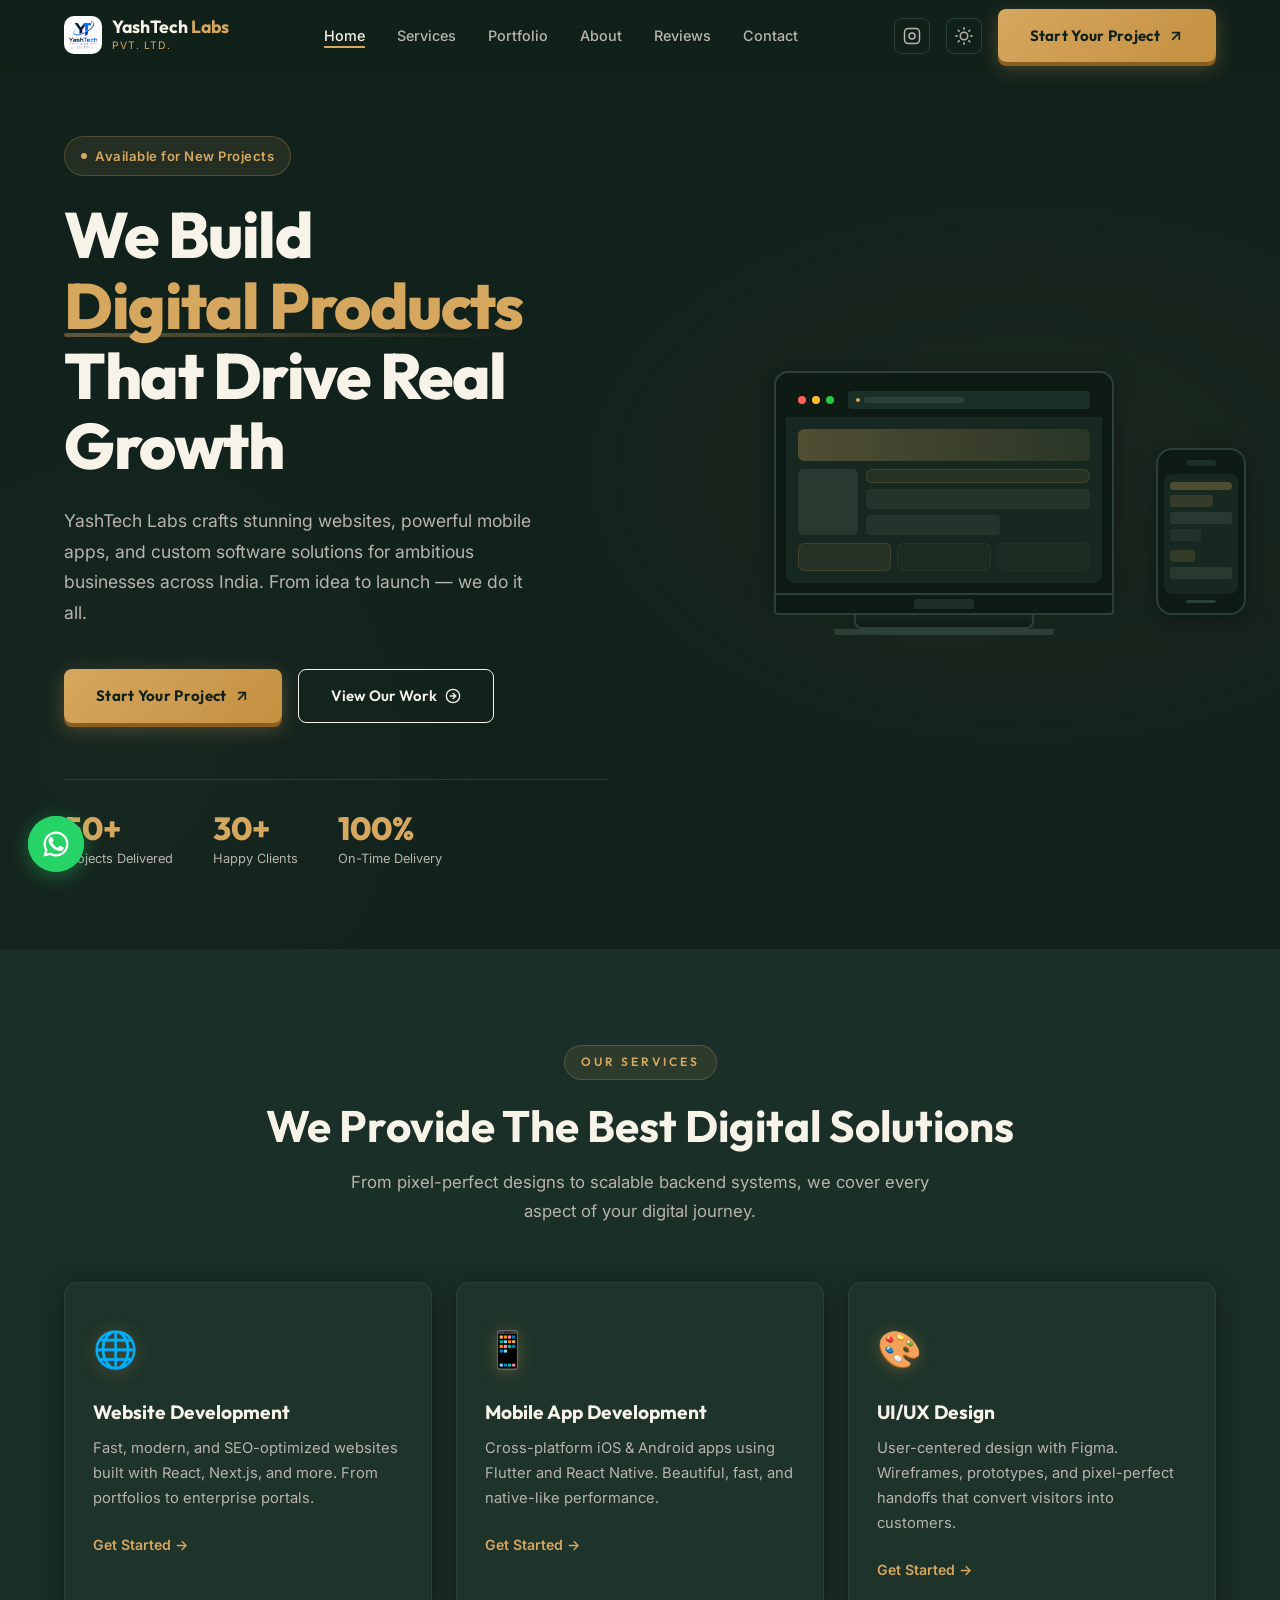
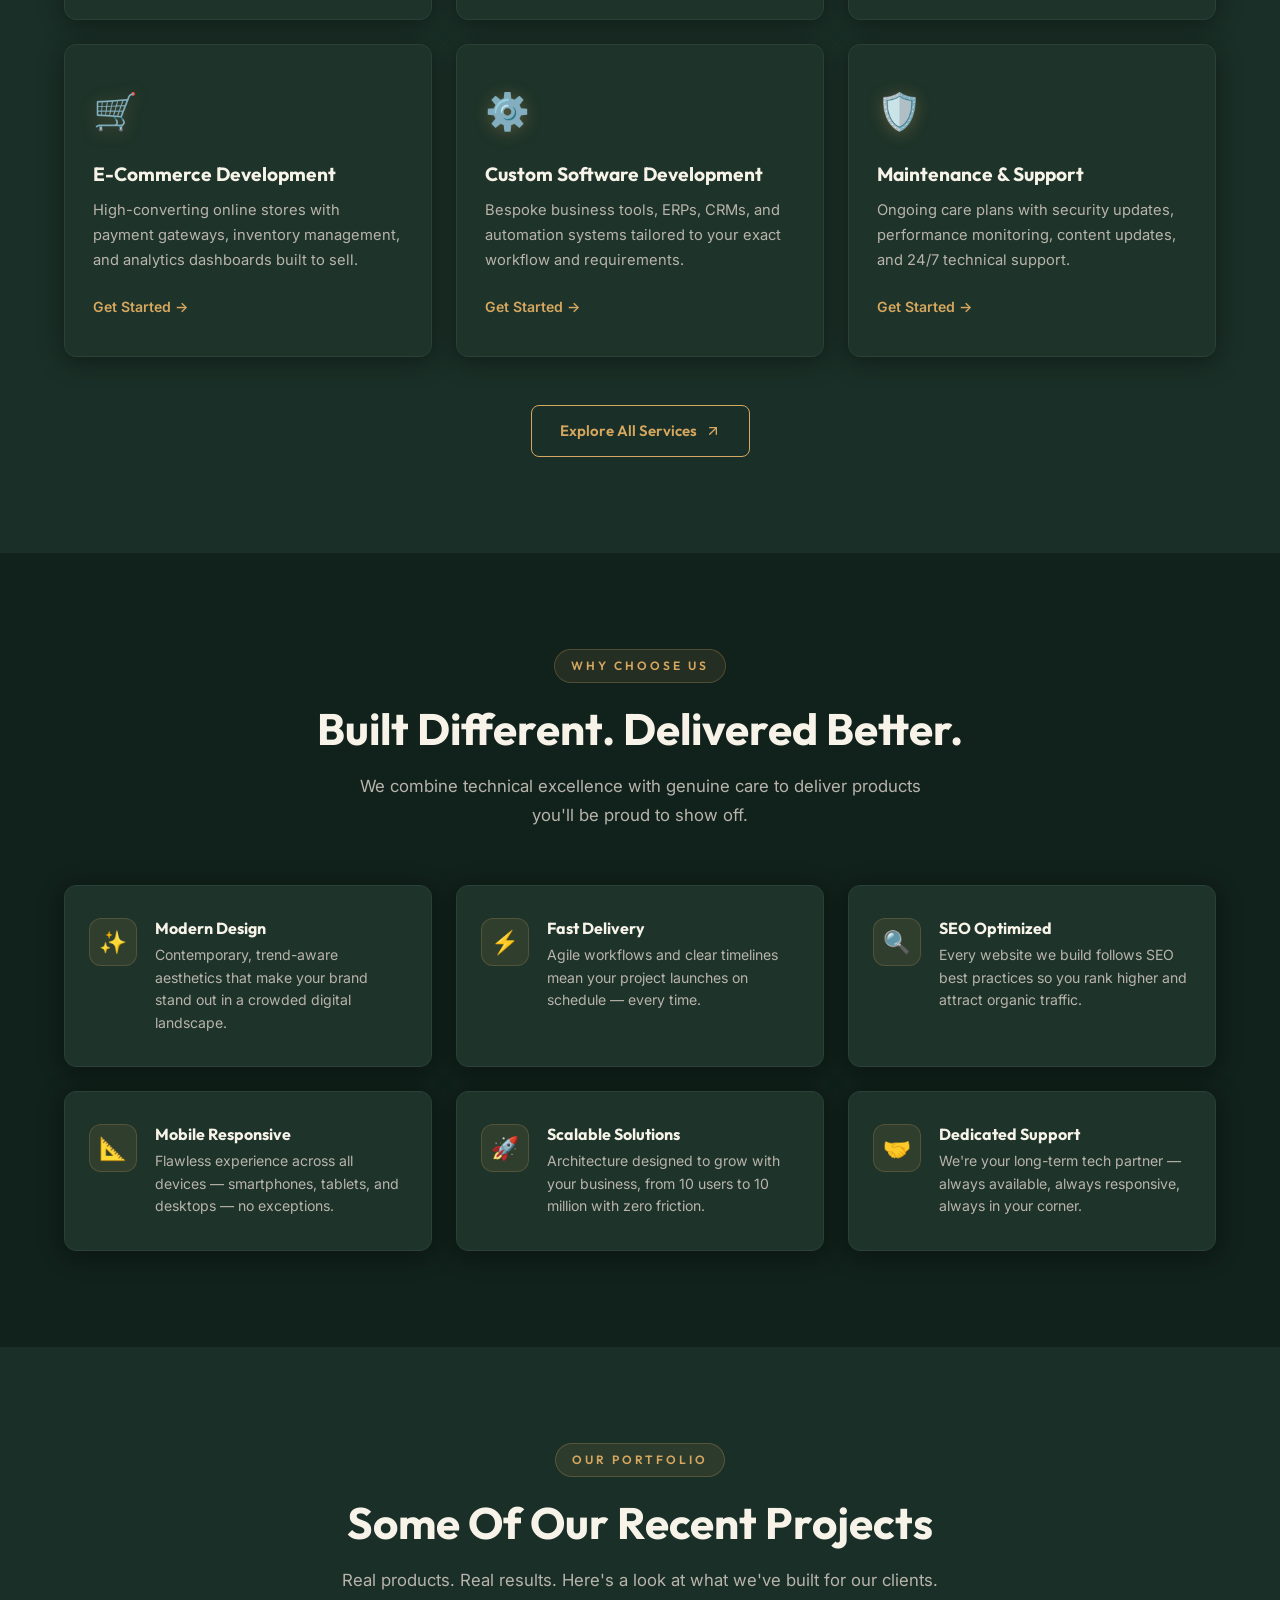
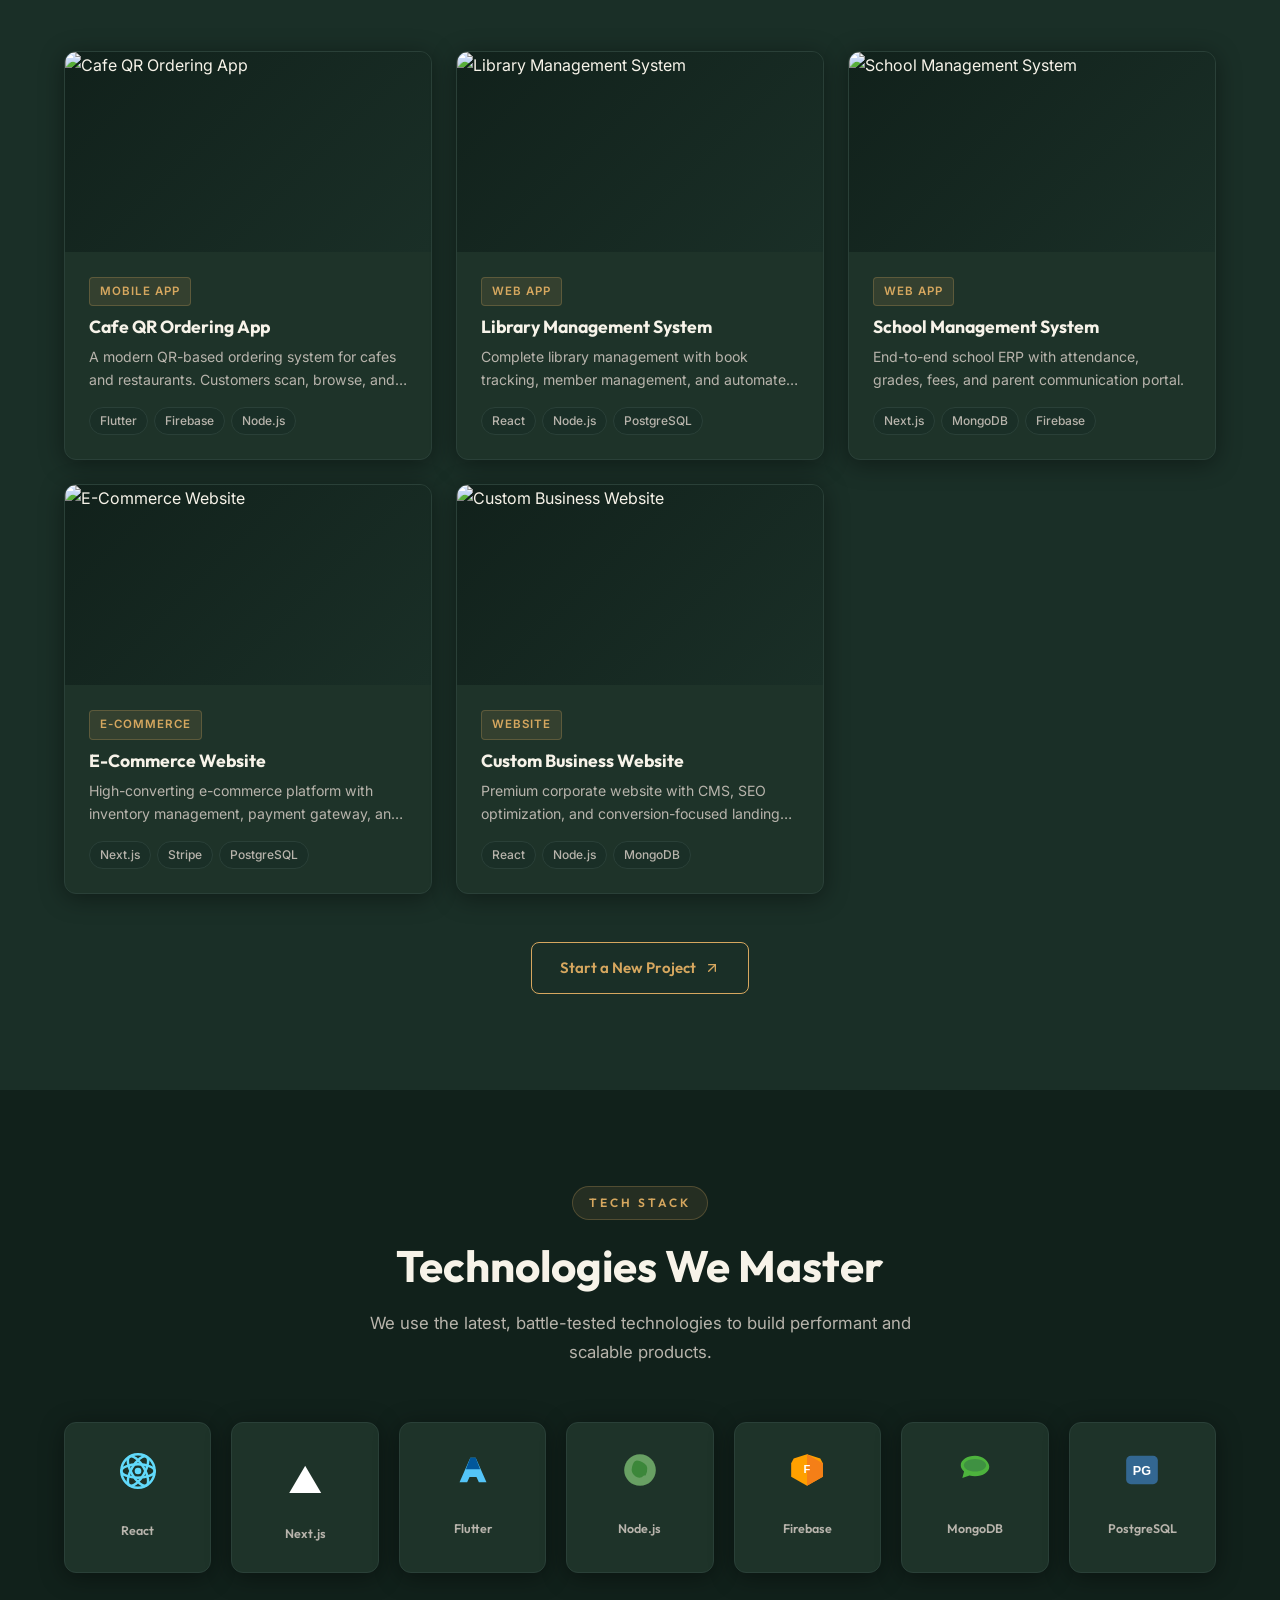
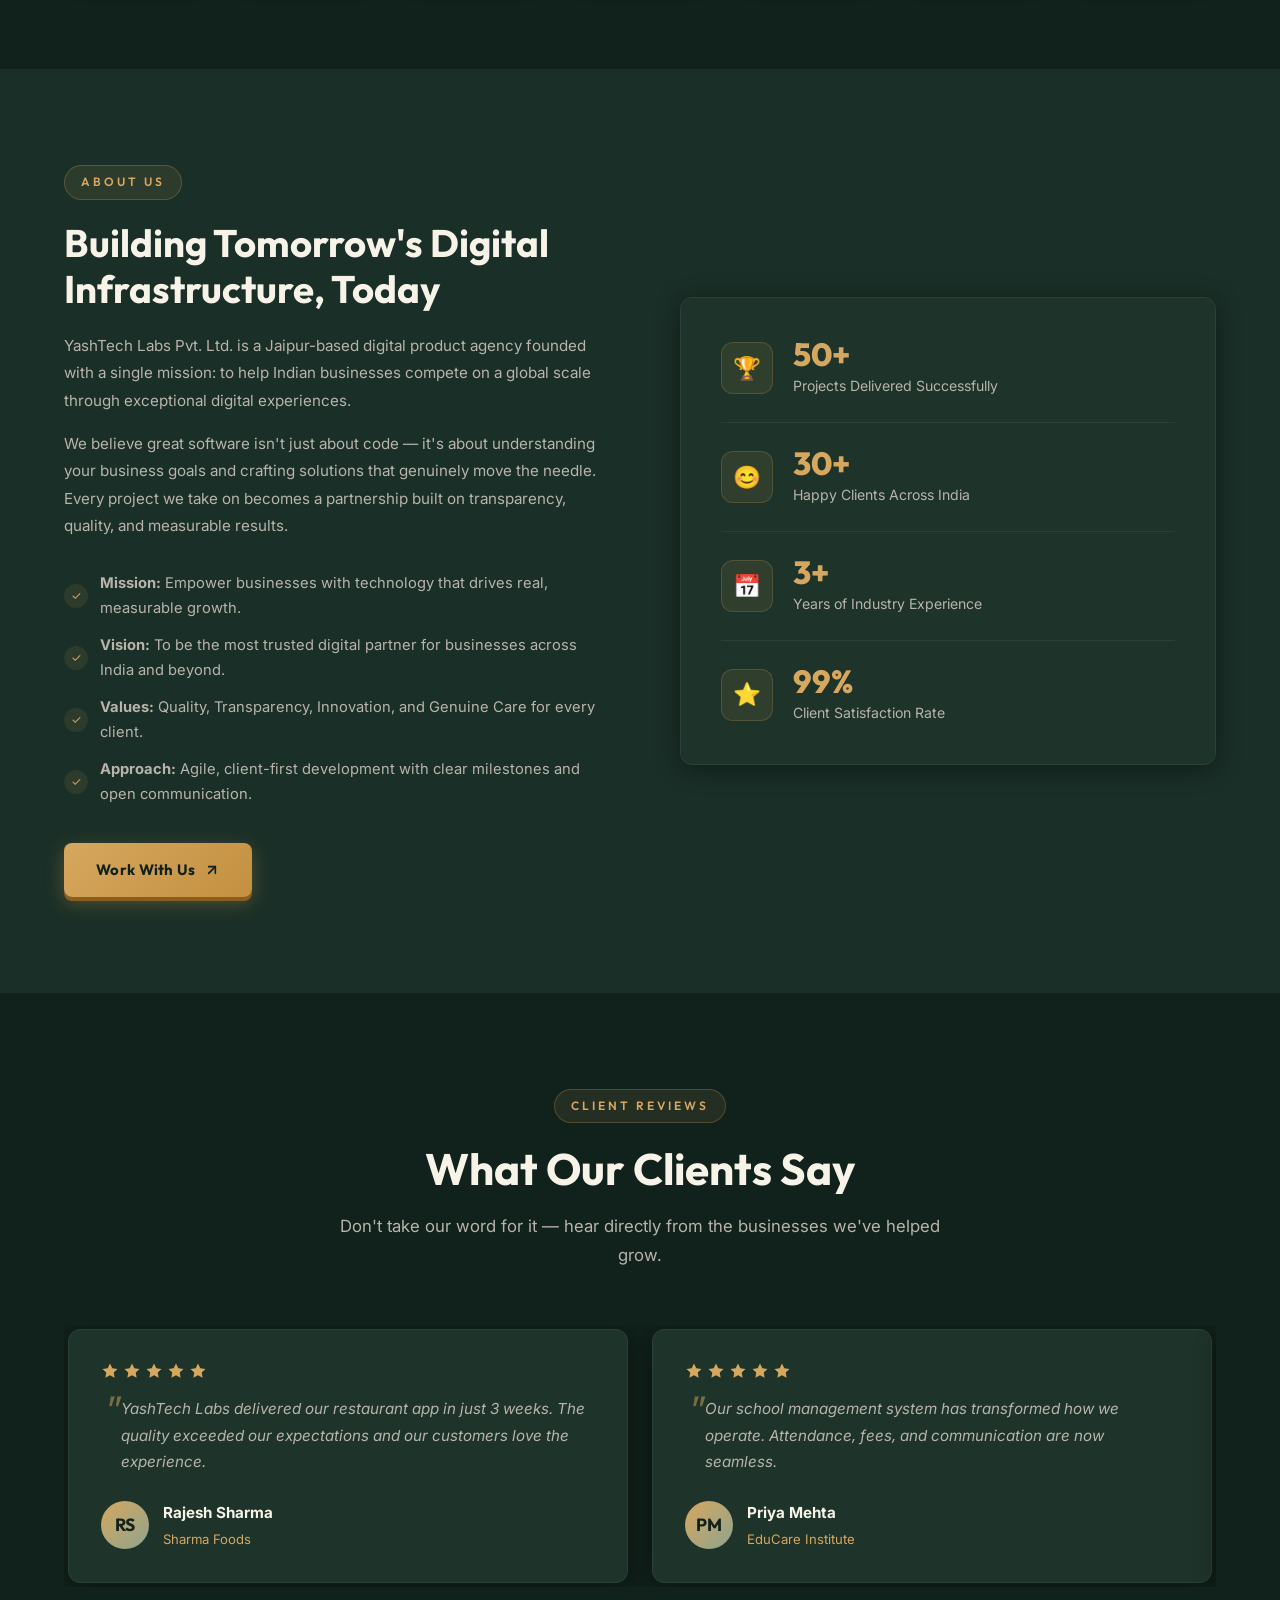
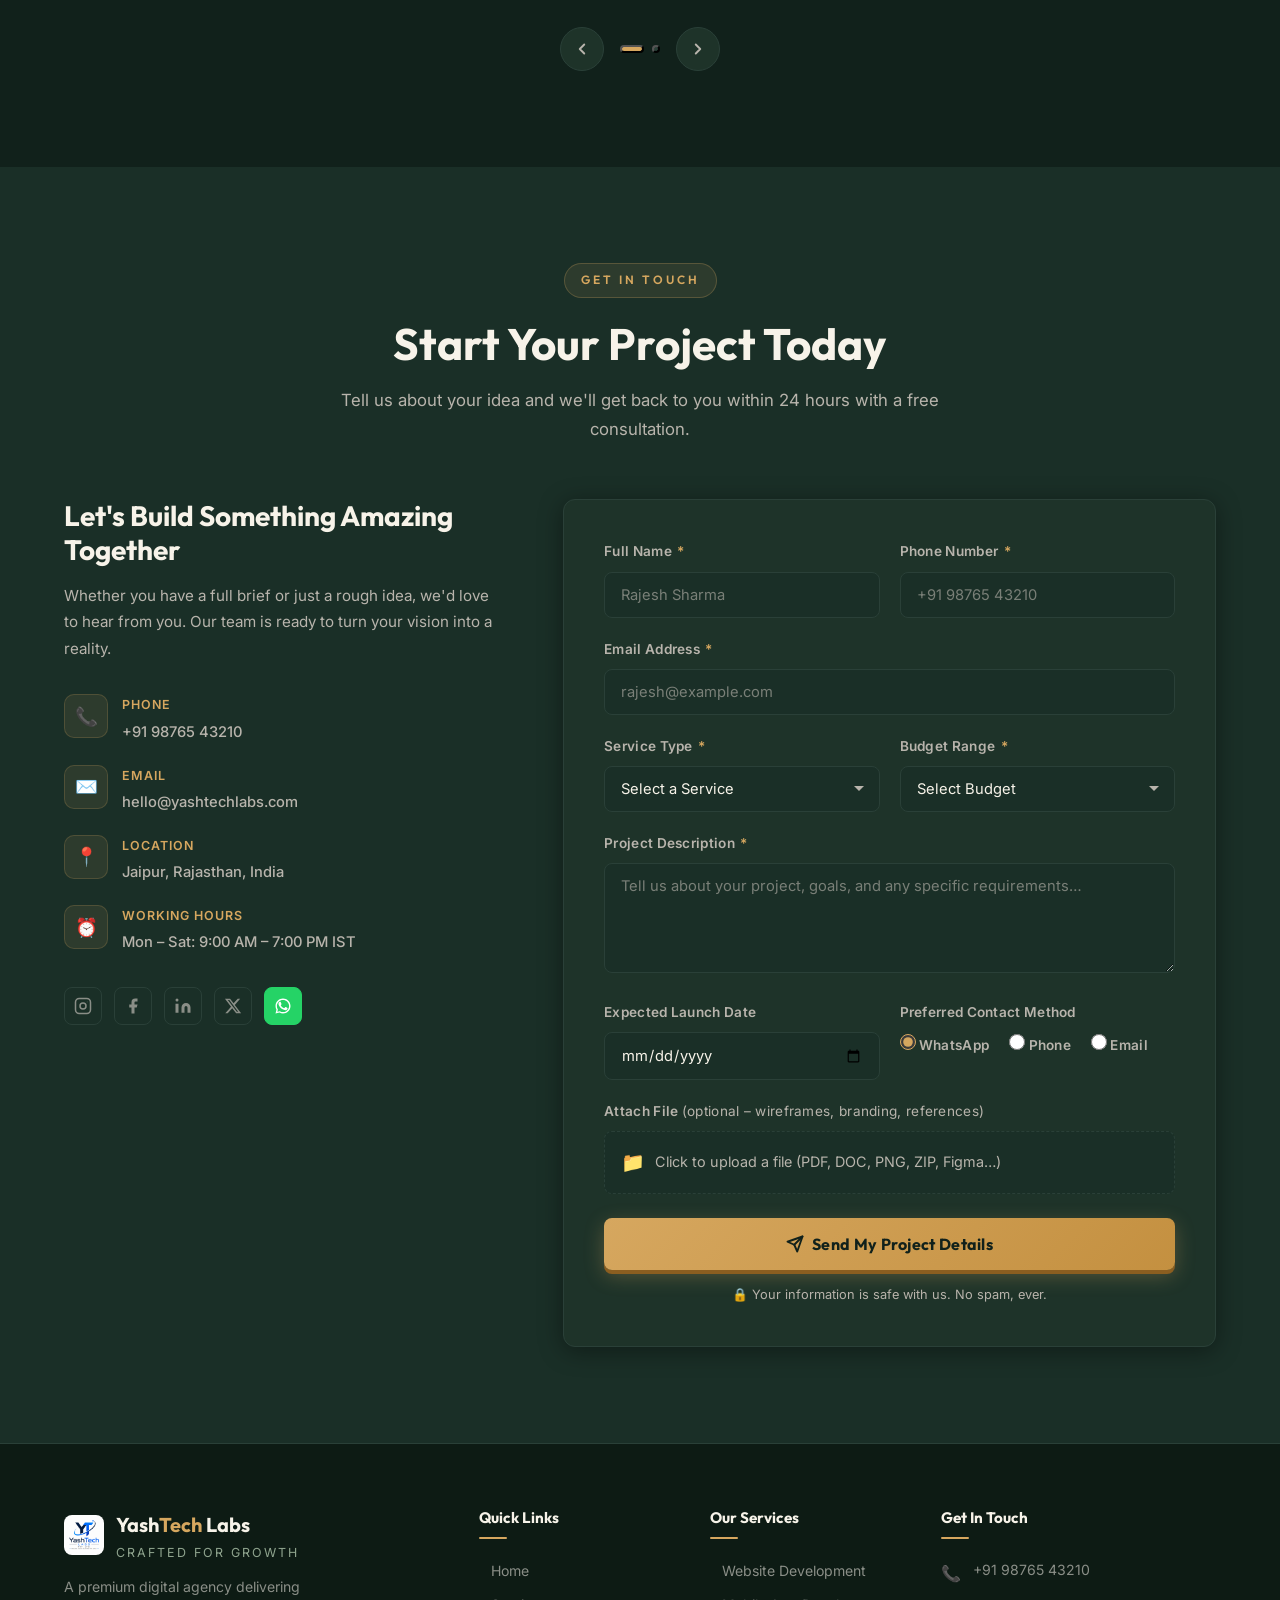
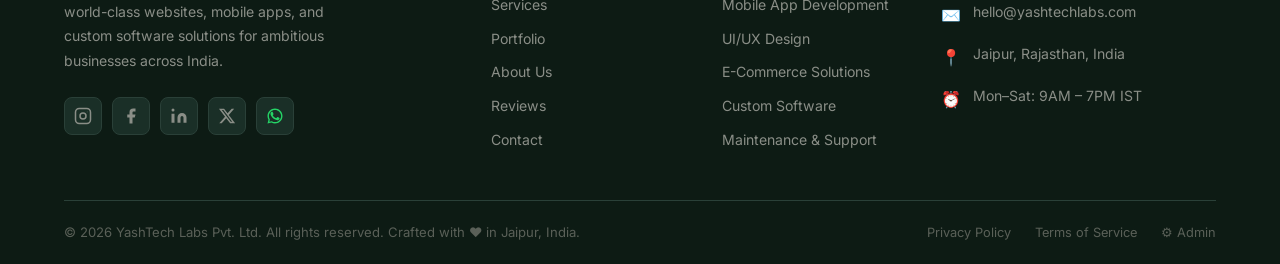
==== My Agency Web code/index.html @ 2c6636db "Add files via upload" ====
<!DOCTYPE html>
<html lang="en" data-theme="dark">
<head>
  <meta charset="UTF-8" />
  <meta name="viewport" content="width=device-width, initial-scale=1.0" />
  <title>YashTech Labs Pvt. Ltd. – Crafted for Growth</title>
  <meta name="description" content="YashTech Labs is a premium digital agency in Jaipur specializing in website development, mobile app development, UI/UX design, and custom software solutions. Crafted for Growth." />
  <meta name="keywords" content="web development Jaipur, mobile app development Rajasthan, software company Jaipur, YashTech Labs, website design, Flutter app, React development, e-commerce website India" />
  <meta name="author" content="YashTech Labs Pvt. Ltd." />
  <meta name="robots" content="index, follow" />

  <!-- Open Graph / Social Sharing -->
  <meta property="og:type" content="website" />
  <meta property="og:url" content="https://yashtechlabs.com/" />
  <meta property="og:title" content="YashTech Labs – Crafted for Growth" />
  <meta property="og:description" content="Premium digital agency delivering stunning websites, mobile apps, and custom software solutions for businesses across India." />
  <meta property="og:image" content="https://yashtechlabs.com/assets/og-image.jpg" />

  <!-- Twitter Card -->
  <meta name="twitter:card" content="summary_large_image" />
  <meta name="twitter:title" content="YashTech Labs – Crafted for Growth" />
  <meta name="twitter:description" content="Premium digital agency delivering stunning websites, mobile apps, and custom software solutions." />

  <!-- Canonical -->
  <link rel="canonical" href="https://yashtechlabs.com/" />

  <!-- Google Fonts -->
  <link rel="preconnect" href="https://fonts.googleapis.com" />
  <link rel="preconnect" href="https://fonts.gstatic.com" crossorigin />
  <link href="https://fonts.googleapis.com/css2?family=Outfit:wght@400;500;600;700;800;900&family=Inter:wght@400;500;600;700&display=swap" rel="stylesheet" />

  <!-- Stylesheet -->
  <link rel="stylesheet" href="css/style.css" />

  <!-- Favicon -->
  <link id="favicon" rel="icon" type="image/jpeg" href="images/logo.jpg" />
</head>
<body>

<!-- ═══════════════════════════════════════════════════════════
     LOADING SCREEN
═══════════════════════════════════════════════════════════ -->
<div id="loading-screen" aria-hidden="true">
  <div class="loading-logo" style="display:flex; flex-direction:column; align-items:center; gap:16px;">
    <img id="loading-logo-img" src="images/logo.jpg" alt="YashTech Labs" style="width:72px; height:72px; object-fit:cover; border-radius:12px;">
    <div>Yash<span>Tech</span> Labs</div>
  </div>
  <div class="loading-bar">
    <div class="loading-bar-fill"></div>
  </div>
  <div class="loading-text">Crafted for Growth</div>
</div>

<!-- ═══════════════════════════════════════════════════════════
     NAVBAR
═══════════════════════════════════════════════════════════ -->
<nav id="navbar" role="navigation" aria-label="Main navigation">
  <div class="nav-inner">

    <!-- Logo -->
    <a href="#home" class="nav-logo" aria-label="YashTech Labs Home">
      <div class="nav-logo-icon" aria-hidden="true" style="overflow:hidden; display:flex; align-items:center; justify-content:center;">
        <img id="nav-logo-img" src="images/logo.jpg" alt="YT" style="width:100%; height:100%; object-fit:cover;">
      </div>
      <div>
        <div class="nav-logo-text">YashTech <span style="color:var(--accent-gold)">Labs</span></div>
        <div class="nav-logo-sub">Pvt. Ltd.</div>
      </div>
    </a>

    <!-- Desktop Links -->
    <ul class="nav-links" role="list">
      <li><a href="#home">Home</a></li>
      <li><a href="#services">Services</a></li>
      <li><a href="#portfolio">Portfolio</a></li>
      <li><a href="#about">About</a></li>
      <li><a href="#testimonials">Reviews</a></li>
      <li><a href="#contact">Contact</a></li>
    </ul>

    <!-- Nav Actions -->
    <div class="nav-actions">
      <!-- Instagram Icon -->
      <a href="#" class="nav-social-icon" id="nav-instagram" data-social="instagram" target="_blank" rel="noopener" aria-label="Instagram">
        <svg viewBox="0 0 24 24" fill="none" stroke="currentColor" stroke-width="2" stroke-linecap="round" stroke-linejoin="round">
          <rect x="2" y="2" width="20" height="20" rx="5" ry="5"/>
          <circle cx="12" cy="12" r="4"/>
          <circle cx="17.5" cy="6.5" r="0.5" fill="currentColor" stroke="none"/>
        </svg>
      </a>

      <!-- Theme Toggle -->
      <button class="theme-toggle" id="theme-toggle" aria-label="Toggle dark/light mode">
        <!-- Sun icon (shown in dark mode) -->
        <svg id="icon-sun" viewBox="0 0 24 24" fill="none" stroke="currentColor" stroke-width="2" stroke-linecap="round" stroke-linejoin="round">
          <circle cx="12" cy="12" r="5"/>
          <line x1="12" y1="1" x2="12" y2="3"/>
          <line x1="12" y1="21" x2="12" y2="23"/>
          <line x1="4.22" y1="4.22" x2="5.64" y2="5.64"/>
          <line x1="18.36" y1="18.36" x2="19.78" y2="19.78"/>
          <line x1="1" y1="12" x2="3" y2="12"/>
          <line x1="21" y1="12" x2="23" y2="12"/>
          <line x1="4.22" y1="19.78" x2="5.64" y2="18.36"/>
          <line x1="18.36" y1="5.64" x2="19.78" y2="4.22"/>
        </svg>
        <!-- Moon icon (shown in light mode) -->
        <svg id="icon-moon" viewBox="0 0 24 24" fill="none" stroke="currentColor" stroke-width="2" stroke-linecap="round" stroke-linejoin="round" style="display:none">
          <path d="M21 12.79A9 9 0 1 1 11.21 3 7 7 0 0 0 21 12.79z"/>
        </svg>
      </button>

      <!-- CTA Button -->
      <a href="#contact" class="btn-primary" style="text-decoration:none">
        Start Your Project
        <svg width="16" height="16" viewBox="0 0 24 24" fill="none" stroke="currentColor" stroke-width="2.5" stroke-linecap="round" stroke-linejoin="round"><line x1="7" y1="17" x2="17" y2="7"/><polyline points="7 7 17 7 17 17"/></svg>
      </a>

      <!-- Hamburger -->
      <button class="hamburger" id="hamburger" aria-label="Toggle mobile menu" aria-expanded="false">
        <span></span>
        <span></span>
        <span></span>
      </button>
    </div>
  </div>
</nav>

<!-- Mobile Navigation -->
<nav id="mobile-nav" class="mobile-nav" aria-label="Mobile navigation">
  <a href="#home">Home</a>
  <a href="#services">Services</a>
  <a href="#portfolio">Portfolio</a>
  <a href="#about">About Us</a>
  <a href="#testimonials">Reviews</a>
  <a href="#contact">Contact</a>
  <div class="mobile-cta">
    <a href="#contact" class="btn-primary" style="text-decoration:none;display:inline-flex;justify-content:center;width:100%">
      Start Your Project →
    </a>
  </div>
</nav>

<!-- ═══════════════════════════════════════════════════════════
     HERO SECTION
═══════════════════════════════════════════════════════════ -->
<section id="home" aria-labelledby="hero-heading">
  <div class="hero-bg-gradient" aria-hidden="true"></div>
  <div class="container">
    <div class="hero-grid">

      <!-- Left: Content -->
      <div class="hero-content">
        <div class="hero-badge fade-in-up">
          <span class="hero-badge-dot" aria-hidden="true"></span>
          Available for New Projects
        </div>

        <h1 class="hero-headline fade-in-up delay-1" id="hero-heading">
          We Build <span class="highlight">Digital Products</span> That Drive Real Growth
        </h1>

        <p class="hero-subheadline fade-in-up delay-2">
          YashTech Labs crafts stunning websites, powerful mobile apps, and custom software solutions for ambitious businesses across India. From idea to launch — we do it all.
        </p>

        <div class="hero-cta-group fade-in-up delay-3">
          <a href="#contact" class="btn-primary" style="text-decoration:none">
            Start Your Project
            <svg width="16" height="16" viewBox="0 0 24 24" fill="none" stroke="currentColor" stroke-width="2.5" stroke-linecap="round" stroke-linejoin="round"><line x1="7" y1="17" x2="17" y2="7"/><polyline points="7 7 17 7 17 17"/></svg>
          </a>
          <a href="#portfolio" class="btn-secondary" style="text-decoration:none">
            View Our Work
            <svg width="16" height="16" viewBox="0 0 24 24" fill="none" stroke="currentColor" stroke-width="2" stroke-linecap="round" stroke-linejoin="round"><circle cx="12" cy="12" r="10"/><polyline points="12 8 16 12 12 16"/><line x1="8" y1="12" x2="16" y2="12"/></svg>
          </a>
        </div>

        <!-- Stats -->
        <div class="hero-stats fade-in-up delay-4">
          <div class="hero-stat">
            <div class="hero-stat-number">
              <span data-counter="50" data-suffix="+" data-duration="1600">50+</span>
            </div>
            <div class="hero-stat-label">Projects Delivered</div>
          </div>
          <div class="hero-stat">
            <div class="hero-stat-number">
              <span data-counter="30" data-suffix="+" data-duration="1400">30+</span>
            </div>
            <div class="hero-stat-label">Happy Clients</div>
          </div>
          <div class="hero-stat">
            <div class="hero-stat-number">
              <span data-counter="100" data-suffix="%" data-duration="1800">100%</span>
            </div>
            <div class="hero-stat-label">On-Time Delivery</div>
          </div>
        </div>
      </div>

      <!-- Right: Device Mockup -->
      <div class="hero-device-wrapper fade-in-up delay-2" aria-hidden="true">
        <div class="hero-device-glow"></div>

        <!-- Laptop -->
        <div class="device-laptop">
          <div class="laptop-screen-outer">
            <div class="laptop-screen-inner">
              <!-- Browser bar -->
              <div class="laptop-browser-bar">
                <div class="browser-dot red"></div>
                <div class="browser-dot yellow"></div>
                <div class="browser-dot green"></div>
                <div class="browser-url">
                  <div class="browser-url-dot"></div>
                  <div class="browser-url-text"></div>
                </div>
              </div>
              <!-- Mock website content -->
              <div class="laptop-content">
                <div class="mock-hero-bar"></div>
                <div class="mock-row">
                  <div class="mock-sidebar"></div>
                  <div class="mock-main">
                    <div class="mock-card"></div>
                    <div class="mock-card-sm"></div>
                    <div class="mock-card-sm" style="width:60%"></div>
                  </div>
                </div>
                <div style="display:flex;gap:6px">
                  <div class="mock-card" style="height:28px;flex:1"></div>
                  <div class="mock-card" style="height:28px;flex:1;opacity:0.5"></div>
                  <div class="mock-card" style="height:28px;flex:1;opacity:0.3"></div>
                </div>
              </div>
            </div>
          </div>
          <div class="laptop-base">
            <div class="laptop-notch"></div>
          </div>
          <div class="laptop-stand"></div>
          <div class="laptop-foot"></div>
        </div>

        <!-- Phone -->
        <div class="device-phone">
          <div class="phone-frame">
            <div class="phone-notch"></div>
            <div class="phone-screen">
              <div class="phone-nav-bar"></div>
              <div class="phone-content-block gold"></div>
              <div class="phone-content-block"></div>
              <div class="phone-content-block" style="width:50%;opacity:0.6"></div>
              <div class="phone-content-block gold" style="width:40%;margin-top:4px"></div>
              <div class="phone-content-block"></div>
            </div>
            <div class="phone-home-indicator"></div>
          </div>
        </div>
      </div>

    </div>
  </div>
</section>

<!-- ═══════════════════════════════════════════════════════════
     SERVICES SECTION
═══════════════════════════════════════════════════════════ -->
<section id="services" aria-labelledby="services-heading">
  <div class="container">
    <div class="section-header">
      <span class="section-label fade-in-up">Our Services</span>
      <h2 class="section-title fade-in-up delay-1" id="services-heading">We Provide The Best Digital Solutions</h2>
      <p class="section-subtitle fade-in-up delay-2">
        From pixel-perfect designs to scalable backend systems, we cover every aspect of your digital journey.
      </p>
    </div>

    <div class="services-grid">

      <!-- Website Development -->
      <div class="service-card fade-in-up delay-1">
        <span class="service-icon" aria-hidden="true">🌐</span>
        <h3 class="service-title">Website Development</h3>
        <p class="service-desc">
          Fast, modern, and SEO-optimized websites built with React, Next.js, and more. From portfolios to enterprise portals.
        </p>
        <a href="#contact" class="service-link">Get Started →</a>
      </div>

      <!-- Mobile App Development -->
      <div class="service-card fade-in-up delay-2">
        <span class="service-icon" aria-hidden="true">📱</span>
        <h3 class="service-title">Mobile App Development</h3>
        <p class="service-desc">
          Cross-platform iOS & Android apps using Flutter and React Native. Beautiful, fast, and native-like performance.
        </p>
        <a href="#contact" class="service-link">Get Started →</a>
      </div>

      <!-- UI/UX Design -->
      <div class="service-card fade-in-up delay-3">
        <span class="service-icon" aria-hidden="true">🎨</span>
        <h3 class="service-title">UI/UX Design</h3>
        <p class="service-desc">
          User-centered design with Figma. Wireframes, prototypes, and pixel-perfect handoffs that convert visitors into customers.
        </p>
        <a href="#contact" class="service-link">Get Started →</a>
      </div>

      <!-- E-Commerce -->
      <div class="service-card fade-in-up delay-4">
        <span class="service-icon" aria-hidden="true">🛒</span>
        <h3 class="service-title">E-Commerce Development</h3>
        <p class="service-desc">
          High-converting online stores with payment gateways, inventory management, and analytics dashboards built to sell.
        </p>
        <a href="#contact" class="service-link">Get Started →</a>
      </div>

      <!-- Custom Software -->
      <div class="service-card fade-in-up delay-5">
        <span class="service-icon" aria-hidden="true">⚙️</span>
        <h3 class="service-title">Custom Software Development</h3>
        <p class="service-desc">
          Bespoke business tools, ERPs, CRMs, and automation systems tailored to your exact workflow and requirements.
        </p>
        <a href="#contact" class="service-link">Get Started →</a>
      </div>

      <!-- Maintenance & Support -->
      <div class="service-card fade-in-up delay-6">
        <span class="service-icon" aria-hidden="true">🛡️</span>
        <h3 class="service-title">Maintenance &amp; Support</h3>
        <p class="service-desc">
          Ongoing care plans with security updates, performance monitoring, content updates, and 24/7 technical support.
        </p>
        <a href="#contact" class="service-link">Get Started →</a>
      </div>

    </div>

    <div class="text-center fade-in-up">
      <a href="#contact" class="btn-outline-gold" style="text-decoration:none">
        Explore All Services
        <svg width="16" height="16" viewBox="0 0 24 24" fill="none" stroke="currentColor" stroke-width="2" stroke-linecap="round" stroke-linejoin="round"><line x1="7" y1="17" x2="17" y2="7"/><polyline points="7 7 17 7 17 17"/></svg>
      </a>
    </div>
  </div>
</section>

<!-- ═══════════════════════════════════════════════════════════
     WHY CHOOSE US
═══════════════════════════════════════════════════════════ -->
<section id="why-us" aria-labelledby="why-heading">
  <div class="container">
    <div class="section-header">
      <span class="section-label fade-in-up">Why Choose Us</span>
      <h2 class="section-title fade-in-up delay-1" id="why-heading">Built Different. Delivered Better.</h2>
      <p class="section-subtitle fade-in-up delay-2">
        We combine technical excellence with genuine care to deliver products you'll be proud to show off.
      </p>
    </div>

    <div class="why-us-grid">

      <div class="why-tile fade-in-up delay-1">
        <div class="why-tile-icon" aria-hidden="true">✨</div>
        <div class="why-tile-content">
          <h4>Modern Design</h4>
          <p>Contemporary, trend-aware aesthetics that make your brand stand out in a crowded digital landscape.</p>
        </div>
      </div>

      <div class="why-tile fade-in-up delay-2">
        <div class="why-tile-icon" aria-hidden="true">⚡</div>
        <div class="why-tile-content">
          <h4>Fast Delivery</h4>
          <p>Agile workflows and clear timelines mean your project launches on schedule — every time.</p>
        </div>
      </div>

      <div class="why-tile fade-in-up delay-3">
        <div class="why-tile-icon" aria-hidden="true">🔍</div>
        <div class="why-tile-content">
          <h4>SEO Optimized</h4>
          <p>Every website we build follows SEO best practices so you rank higher and attract organic traffic.</p>
        </div>
      </div>

      <div class="why-tile fade-in-up delay-4">
        <div class="why-tile-icon" aria-hidden="true">📐</div>
        <div class="why-tile-content">
          <h4>Mobile Responsive</h4>
          <p>Flawless experience across all devices — smartphones, tablets, and desktops — no exceptions.</p>
        </div>
      </div>

      <div class="why-tile fade-in-up delay-5">
        <div class="why-tile-icon" aria-hidden="true">🚀</div>
        <div class="why-tile-content">
          <h4>Scalable Solutions</h4>
          <p>Architecture designed to grow with your business, from 10 users to 10 million with zero friction.</p>
        </div>
      </div>

      <div class="why-tile fade-in-up delay-6">
        <div class="why-tile-icon" aria-hidden="true">🤝</div>
        <div class="why-tile-content">
          <h4>Dedicated Support</h4>
          <p>We're your long-term tech partner — always available, always responsive, always in your corner.</p>
        </div>
      </div>

    </div>
  </div>
</section>

<!-- ═══════════════════════════════════════════════════════════
     PORTFOLIO SECTION
═══════════════════════════════════════════════════════════ -->
<section id="portfolio" aria-labelledby="portfolio-heading">
  <div class="container">
    <div class="section-header">
      <span class="section-label fade-in-up">Our Portfolio</span>
      <h2 class="section-title fade-in-up delay-1" id="portfolio-heading">Some Of Our Recent Projects</h2>
      <p class="section-subtitle fade-in-up delay-2">
        Real products. Real results. Here's a look at what we've built for our clients.
      </p>
    </div>

    <!-- Portfolio grid — populated by JS -->
    <div id="portfolio-grid"></div>

    <div class="text-center fade-in-up">
      <a href="#contact" class="btn-outline-gold" style="text-decoration:none">
        Start a New Project
        <svg width="16" height="16" viewBox="0 0 24 24" fill="none" stroke="currentColor" stroke-width="2" stroke-linecap="round" stroke-linejoin="round"><line x1="7" y1="17" x2="17" y2="7"/><polyline points="7 7 17 7 17 17"/></svg>
      </a>
    </div>
  </div>
</section>

<!-- ═══════════════════════════════════════════════════════════
     TECHNOLOGY STACK
═══════════════════════════════════════════════════════════ -->
<section id="technologies" aria-labelledby="tech-heading">
  <div class="container">
    <div class="section-header">
      <span class="section-label fade-in-up">Tech Stack</span>
      <h2 class="section-title fade-in-up delay-1" id="tech-heading">Technologies We Master</h2>
      <p class="section-subtitle fade-in-up delay-2">
        We use the latest, battle-tested technologies to build performant and scalable products.
      </p>
    </div>

    <div class="tech-grid">

      <div class="tech-card fade-in-up delay-1">
        <span class="tech-icon">
          <svg width="40" height="40" viewBox="0 0 24 24" fill="none" xmlns="http://www.w3.org/2000/svg">
            <circle cx="12" cy="12" r="10" stroke="#61DAFB" stroke-width="1.5"/>
            <circle cx="12" cy="12" r="2" fill="#61DAFB"/>
            <ellipse cx="12" cy="12" rx="10" ry="4" stroke="#61DAFB" stroke-width="1.5"/>
            <ellipse cx="12" cy="12" rx="10" ry="4" stroke="#61DAFB" stroke-width="1.5" transform="rotate(60 12 12)"/>
            <ellipse cx="12" cy="12" rx="10" ry="4" stroke="#61DAFB" stroke-width="1.5" transform="rotate(120 12 12)"/>
          </svg>
        </span>
        <div class="tech-name">React</div>
      </div>

      <div class="tech-card fade-in-up delay-2">
        <span class="tech-icon" style="font-size:2.2rem;color:#FFFFFF;">▲</span>
        <div class="tech-name">Next.js</div>
      </div>

      <div class="tech-card fade-in-up delay-3">
        <span class="tech-icon">
          <svg width="38" height="38" viewBox="0 0 24 24" fill="none">
            <path d="M13.7 4.2 L20.5 19.8 H15.7 L14.2 16.4 H9.8 L8.3 19.8 H3.5 L10.3 4.2 Z" fill="#54C5F8"/>
            <path d="M10.3 4.2 L13.7 4.2 L16.5 11.5 H7.5 Z" fill="#01579B"/>
          </svg>
        </span>
        <div class="tech-name">Flutter</div>
      </div>

      <div class="tech-card fade-in-up delay-4">
        <span class="tech-icon">
          <svg width="38" height="38" viewBox="0 0 24 24" fill="none">
            <path d="M12 2C6.48 2 2 6.48 2 12s4.48 10 10 10 10-4.48 10-10S17.52 2 12 2z" fill="#68A063"/>
            <path d="M14.5 15.5 Q12 18 9 16 T7 10 T10 6 T15 8 T15.5 15.5Z" fill="#3C873A"/>
          </svg>
        </span>
        <div class="tech-name">Node.js</div>
      </div>

      <div class="tech-card fade-in-up delay-5">
        <span class="tech-icon">
          <svg width="38" height="38" viewBox="0 0 24 24" fill="none">
            <path d="M3.6 4.8 L12 2 L20.4 4.8 L22 7.8 L22 16.2 L12 22 L2 16.2 L2 7.8 Z" fill="#FFA000"/>
            <path d="M12 2 L12 22 L22 16.2 L22 7.8 Z" fill="#F57F17"/>
            <text x="12" y="14" font-size="7" font-weight="bold" fill="white" text-anchor="middle" font-family="sans-serif">F</text>
          </svg>
        </span>
        <div class="tech-name">Firebase</div>
      </div>

      <div class="tech-card fade-in-up delay-6">
        <span class="tech-icon">
          <svg width="38" height="38" viewBox="0 0 24 24" fill="none">
            <path d="M12 3C7.04 3 3 5.69 3 9c0 1.5 .78 2.88 2.08 3.91L4 17l4.5-1.5C9.59 15.8 10.76 16 12 16c4.96 0 9-2.69 9-6S16.96 3 12 3z" fill="#4DB33D"/>
            <path d="M12 5C8.13 5 5 6.79 5 9s3.13 4 7 4 7-1.79 7-4-3.13-4-7-4z" fill="#3F9142"/>
          </svg>
        </span>
        <div class="tech-name">MongoDB</div>
      </div>

      <div class="tech-card fade-in-up delay-1">
        <span class="tech-icon">
          <svg width="38" height="38" viewBox="0 0 24 24" fill="none">
            <rect x="2" y="3" width="20" height="18" rx="3" fill="#336791"/>
            <text x="12" y="15" font-size="8" font-weight="bold" fill="white" text-anchor="middle" font-family="sans-serif">PG</text>
          </svg>
        </span>
        <div class="tech-name">PostgreSQL</div>
      </div>

    </div>
  </div>
</section>

<!-- ═══════════════════════════════════════════════════════════
     ABOUT SECTION
═══════════════════════════════════════════════════════════ -->
<section id="about" aria-labelledby="about-heading">
  <div class="container">
    <div class="about-grid">

      <!-- Left: Text -->
      <div class="about-text-col">
        <span class="about-label fade-in-up">About Us</span>
        <h2 class="about-title fade-in-up delay-1" id="about-heading">
          Building Tomorrow's Digital Infrastructure, Today
        </h2>
        <p class="about-text fade-in-up delay-2">
          YashTech Labs Pvt. Ltd. is a Jaipur-based digital product agency founded with a single mission: to help Indian businesses compete on a global scale through exceptional digital experiences.
        </p>
        <p class="about-text fade-in-up delay-3">
          We believe great software isn't just about code — it's about understanding your business goals and crafting solutions that genuinely move the needle. Every project we take on becomes a partnership built on transparency, quality, and measurable results.
        </p>

        <div class="about-values fade-in-up delay-4">
          <div class="about-value">
            <div class="about-value-check" aria-hidden="true">✓</div>
            <span><strong>Mission:</strong> Empower businesses with technology that drives real, measurable growth.</span>
          </div>
          <div class="about-value">
            <div class="about-value-check" aria-hidden="true">✓</div>
            <span><strong>Vision:</strong> To be the most trusted digital partner for businesses across India and beyond.</span>
          </div>
          <div class="about-value">
            <div class="about-value-check" aria-hidden="true">✓</div>
            <span><strong>Values:</strong> Quality, Transparency, Innovation, and Genuine Care for every client.</span>
          </div>
          <div class="about-value">
            <div class="about-value-check" aria-hidden="true">✓</div>
            <span><strong>Approach:</strong> Agile, client-first development with clear milestones and open communication.</span>
          </div>
        </div>

        <div style="margin-top:36px" class="fade-in-up delay-5">
          <a href="#contact" class="btn-primary" style="text-decoration:none">
            Work With Us
            <svg width="16" height="16" viewBox="0 0 24 24" fill="none" stroke="currentColor" stroke-width="2.5" stroke-linecap="round" stroke-linejoin="round"><line x1="7" y1="17" x2="17" y2="7"/><polyline points="7 7 17 7 17 17"/></svg>
          </a>
        </div>
      </div>

      <!-- Right: Stats Card -->
      <div class="about-visual scale-in delay-2">
        <div class="about-stats-card">

          <div class="about-stat-item">
            <div class="about-stat-icon" aria-hidden="true">🏆</div>
            <div>
              <div class="about-stat-num" data-counter="50" data-suffix="+" data-duration="1600">50+</div>
              <div class="about-stat-desc">Projects Delivered Successfully</div>
            </div>
          </div>

          <div class="about-stat-item">
            <div class="about-stat-icon" aria-hidden="true">😊</div>
            <div>
              <div class="about-stat-num" data-counter="30" data-suffix="+" data-duration="1400">30+</div>
              <div class="about-stat-desc">Happy Clients Across India</div>
            </div>
          </div>

          <div class="about-stat-item">
            <div class="about-stat-icon" aria-hidden="true">📅</div>
            <div>
              <div class="about-stat-num" data-counter="3" data-suffix="+" data-duration="1000">3+</div>
              <div class="about-stat-desc">Years of Industry Experience</div>
            </div>
          </div>

          <div class="about-stat-item">
            <div class="about-stat-icon" aria-hidden="true">⭐</div>
            <div>
              <div class="about-stat-num" data-counter="100" data-suffix="%" data-duration="1800">100%</div>
              <div class="about-stat-desc">Client Satisfaction Rate</div>
            </div>
          </div>

        </div>
      </div>

    </div>
  </div>
</section>

<!-- ═══════════════════════════════════════════════════════════
     TESTIMONIALS SECTION
═══════════════════════════════════════════════════════════ -->
<section id="testimonials" aria-labelledby="testimonials-heading">
  <div class="container">
    <div class="section-header">
      <span class="section-label fade-in-up">Client Reviews</span>
      <h2 class="section-title fade-in-up delay-1" id="testimonials-heading">What Our Clients Say</h2>
      <p class="section-subtitle fade-in-up delay-2">
        Don't take our word for it — hear directly from the businesses we've helped grow.
      </p>
    </div>

    <div class="testimonial-carousel scale-in delay-1" aria-live="polite">
      <div class="testimonial-track" id="testimonial-track">
        <!-- Populated by JS from Firestore -->
        <div class="testimonial-slide">
          <div class="testimonial-card" style="opacity:0.4">
            <div class="testimonial-stars">
              <svg viewBox="0 0 24 24"><path d="M12 2l3.09 6.26L22 9.27l-5 4.87 1.18 6.88L12 17.77l-6.18 3.25L7 14.14 2 9.27l6.91-1.01L12 2z" fill="var(--accent-gold)"/></svg>
              <svg viewBox="0 0 24 24"><path d="M12 2l3.09 6.26L22 9.27l-5 4.87 1.18 6.88L12 17.77l-6.18 3.25L7 14.14 2 9.27l6.91-1.01L12 2z" fill="var(--accent-gold)"/></svg>
              <svg viewBox="0 0 24 24"><path d="M12 2l3.09 6.26L22 9.27l-5 4.87 1.18 6.88L12 17.77l-6.18 3.25L7 14.14 2 9.27l6.91-1.01L12 2z" fill="var(--accent-gold)"/></svg>
              <svg viewBox="0 0 24 24"><path d="M12 2l3.09 6.26L22 9.27l-5 4.87 1.18 6.88L12 17.77l-6.18 3.25L7 14.14 2 9.27l6.91-1.01L12 2z" fill="var(--accent-gold)"/></svg>
              <svg viewBox="0 0 24 24"><path d="M12 2l3.09 6.26L22 9.27l-5 4.87 1.18 6.88L12 17.77l-6.18 3.25L7 14.14 2 9.27l6.91-1.01L12 2z" fill="var(--accent-gold)"/></svg>
            </div>
            <p class="testimonial-text">Loading reviews…</p>
            <div class="testimonial-author">
              <div class="testimonial-avatar">?</div>
              <div>
                <div class="testimonial-name">Loading</div>
                <div class="testimonial-company">Please wait</div>
              </div>
            </div>
          </div>
        </div>
      </div>
    </div>

    <!-- Carousel Controls -->
    <div class="carousel-controls fade-in-up">
      <button class="carousel-btn" id="carousel-prev" aria-label="Previous testimonials">
        <svg viewBox="0 0 24 24" fill="none" stroke="currentColor" stroke-width="2.5" stroke-linecap="round" stroke-linejoin="round">
          <polyline points="15 18 9 12 15 6"/>
        </svg>
      </button>
      <div class="carousel-dots" id="carousel-dots" role="tablist" aria-label="Testimonial slides"></div>
      <button class="carousel-btn" id="carousel-next" aria-label="Next testimonials">
        <svg viewBox="0 0 24 24" fill="none" stroke="currentColor" stroke-width="2.5" stroke-linecap="round" stroke-linejoin="round">
          <polyline points="9 18 15 12 9 6"/>
        </svg>
      </button>
    </div>

  </div>
</section>

<!-- ═══════════════════════════════════════════════════════════
     CONTACT SECTION
═══════════════════════════════════════════════════════════ -->
<section id="contact" aria-labelledby="contact-heading">
  <div class="container">
    <div class="section-header">
      <span class="section-label fade-in-up">Get In Touch</span>
      <h2 class="section-title fade-in-up delay-1" id="contact-heading">Start Your Project Today</h2>
      <p class="section-subtitle fade-in-up delay-2">
        Tell us about your idea and we'll get back to you within 24 hours with a free consultation.
      </p>
    </div>

    <div class="contact-grid">

      <!-- Left: Contact Info -->
      <div class="fade-in-up delay-1">
        <h3 class="contact-info-title">Let's Build Something Amazing Together</h3>
        <p class="contact-info-text">
          Whether you have a full brief or just a rough idea, we'd love to hear from you. Our team is ready to turn your vision into a reality.
        </p>

        <div class="contact-info-items">

          <div class="contact-info-item">
            <div class="contact-info-icon" aria-hidden="true">📞</div>
            <div>
              <div class="contact-info-label">Phone</div>
              <div class="contact-info-value">
                <a href="tel:+919876543210" data-info="phone">+91 98765 43210</a>
              </div>
            </div>
          </div>

          <div class="contact-info-item">
            <div class="contact-info-icon" aria-hidden="true">✉️</div>
            <div>
              <div class="contact-info-label">Email</div>
              <div class="contact-info-value">
                <a href="mailto:hello@yashtechlabs.com" data-info="email">hello@yashtechlabs.com</a>
              </div>
            </div>
          </div>

          <div class="contact-info-item">
            <div class="contact-info-icon" aria-hidden="true">📍</div>
            <div>
              <div class="contact-info-label">Location</div>
              <div class="contact-info-value" data-info="address">Jaipur, Rajasthan, India</div>
            </div>
          </div>

          <div class="contact-info-item">
            <div class="contact-info-icon" aria-hidden="true">⏰</div>
            <div>
              <div class="contact-info-label">Working Hours</div>
              <div class="contact-info-value">Mon – Sat: 9:00 AM – 7:00 PM IST</div>
            </div>
          </div>

        </div>

        <!-- Social icons in contact -->
        <div style="display:flex;gap:12px;margin-top:32px">
          <a href="#" data-social="instagram" class="footer-social-icon" target="_blank" rel="noopener" aria-label="Instagram" title="Instagram">
            <svg viewBox="0 0 24 24" fill="none" stroke="currentColor" stroke-width="2" stroke-linecap="round" stroke-linejoin="round">
              <rect x="2" y="2" width="20" height="20" rx="5" ry="5"/>
              <circle cx="12" cy="12" r="4"/>
              <circle cx="17.5" cy="6.5" r="0.5" fill="currentColor" stroke="none"/>
            </svg>
          </a>
          <a href="#" data-social="facebook" class="footer-social-icon" target="_blank" rel="noopener" aria-label="Facebook" title="Facebook">
            <svg viewBox="0 0 24 24" fill="currentColor">
              <path d="M18 2h-3a5 5 0 0 0-5 5v3H7v4h3v8h4v-8h3l1-4h-4V7a1 1 0 0 1 1-1h3z"/>
            </svg>
          </a>
          <a href="#" data-social="linkedin" class="footer-social-icon" target="_blank" rel="noopener" aria-label="LinkedIn" title="LinkedIn">
            <svg viewBox="0 0 24 24" fill="currentColor">
              <path d="M16 8a6 6 0 0 1 6 6v7h-4v-7a2 2 0 0 0-2-2 2 2 0 0 0-2 2v7h-4v-7a6 6 0 0 1 6-6z"/>
              <rect x="2" y="9" width="4" height="12"/>
              <circle cx="4" cy="4" r="2"/>
            </svg>
          </a>
          <a href="#" data-social="twitter" class="footer-social-icon" target="_blank" rel="noopener" aria-label="Twitter / X" title="Twitter">
            <svg viewBox="0 0 24 24" fill="currentColor">
              <path d="M18.244 2.25h3.308l-7.227 8.26 8.502 11.24H16.17l-5.214-6.817L4.99 21.75H1.68l7.73-8.835L1.254 2.25H8.08l4.713 6.231zm-1.161 17.52h1.833L7.084 4.126H5.117z"/>
            </svg>
          </a>
          <a href="https://wa.me/919876543210" data-social="whatsapp" class="footer-social-icon" target="_blank" rel="noopener" aria-label="WhatsApp" title="WhatsApp" style="background:#25D366;border-color:#25D366;color:white">
            <svg viewBox="0 0 24 24" fill="currentColor">
              <path d="M17.472 14.382c-.297-.149-1.758-.867-2.03-.967-.273-.099-.471-.148-.67.15-.197.297-.767.966-.94 1.164-.173.199-.347.223-.644.075-.297-.15-1.255-.463-2.39-1.475-.883-.788-1.48-1.761-1.653-2.059-.173-.297-.018-.458.13-.606.134-.133.298-.347.446-.52.149-.174.198-.298.298-.497.099-.198.05-.371-.025-.52-.075-.149-.669-1.612-.916-2.207-.242-.579-.487-.5-.669-.51-.173-.008-.371-.01-.57-.01-.198 0-.52.074-.792.372-.272.297-1.04 1.016-1.04 2.479 0 1.462 1.065 2.875 1.213 3.074.149.198 2.096 3.2 5.077 4.487.709.306 1.262.489 1.694.625.712.227 1.36.195 1.871.118.571-.085 1.758-.719 2.006-1.413.248-.694.248-1.289.173-1.413-.074-.124-.272-.198-.57-.347z"/>
              <path d="M11.998 2C6.476 2 2 6.477 2 12.001c0 1.772.464 3.437 1.274 4.882L2 22l5.24-1.255A9.96 9.96 0 0 0 12 22c5.523 0 10-4.477 10-10S17.522 2 11.998 2zm0 18.155a8.135 8.135 0 0 1-4.148-1.133l-.297-.176-3.108.744.779-3.003-.193-.308A8.11 8.11 0 0 1 3.867 12c0-4.48 3.647-8.128 8.131-8.128 4.484 0 8.13 3.648 8.13 8.128 0 4.481-3.646 8.155-8.13 8.155z"/>
            </svg>
          </a>
        </div>
      </div>

      <!-- Right: Contact Form -->
      <div class="fade-in-up delay-2">
        <div class="contact-form-card">
          <form id="contact-form" novalidate>

            <div class="form-row">
              <div class="form-group">
                <label for="contact-name">Full Name <span class="required">*</span></label>
                <input type="text" id="contact-name" name="name" class="form-control" placeholder="Rajesh Sharma" required autocomplete="name" />
              </div>
              <div class="form-group">
                <label for="contact-phone">Phone Number <span class="required">*</span></label>
                <input type="tel" id="contact-phone" name="phone" class="form-control" placeholder="+91 98765 43210" required autocomplete="tel" />
              </div>
            </div>

            <div class="form-group">
              <label for="contact-email">Email Address <span class="required">*</span></label>
              <input type="email" id="contact-email" name="email" class="form-control" placeholder="rajesh@example.com" required autocomplete="email" />
            </div>

            <div class="form-row">
              <div class="form-group">
                <label for="contact-service">Service Type <span class="required">*</span></label>
                <select id="contact-service" name="serviceType" class="form-control" required>
                  <option value="">Select a Service</option>
                  <option value="Website Development">Website Development</option>
                  <option value="Mobile App Development">Mobile App Development</option>
                  <option value="UI/UX Design">UI/UX Design</option>
                  <option value="E-Commerce Development">E-Commerce Development</option>
                  <option value="Custom Software Development">Custom Software Development</option>
                  <option value="Maintenance & Support">Maintenance &amp; Support</option>
                </select>
              </div>
              <div class="form-group">
                <label for="contact-budget">Budget Range <span class="required">*</span></label>
                <select id="contact-budget" name="budgetRange" class="form-control" required>
                  <option value="">Select Budget</option>
                  <option value="Below ₹10,000">Below ₹10,000</option>
                  <option value="₹10,000 – ₹25,000">₹10,000 – ₹25,000</option>
                  <option value="₹25,000 – ₹50,000">₹25,000 – ₹50,000</option>
                  <option value="₹50,000 – ₹1,00,000">₹50,000 – ₹1,00,000</option>
                  <option value="₹1,00,000 – ₹5,00,000">₹1,00,000 – ₹5,00,000</option>
                  <option value="Above ₹5,00,000">Above ₹5,00,000</option>
                </select>
              </div>
            </div>

            <div class="form-group">
              <label for="contact-desc">Project Description <span class="required">*</span></label>
              <textarea id="contact-desc" name="projectDescription" class="form-control" placeholder="Tell us about your project, goals, and any specific requirements…" rows="4" required></textarea>
            </div>

            <div class="form-row">
              <div class="form-group">
                <label for="contact-date">Expected Launch Date</label>
                <input type="date" id="contact-date" name="expectedLaunchDate" class="form-control" />
              </div>
              <div class="form-group">
                <label>Preferred Contact Method</label>
                <div class="form-radio-group" style="margin-top:10px">
                  <label class="form-radio">
                    <input type="radio" name="pref-contact" value="WhatsApp" checked />
                    WhatsApp
                  </label>
                  <label class="form-radio">
                    <input type="radio" name="pref-contact" value="Phone" />
                    Phone
                  </label>
                  <label class="form-radio">
                    <input type="radio" name="pref-contact" value="Email" />
                    Email
                  </label>
                </div>
              </div>
            </div>

            <div class="form-group">
              <label>Attach File <span style="font-weight:400;color:var(--text-secondary)">(optional – wireframes, branding, references)</span></label>
              <div class="file-upload-wrapper">
                <input type="file" id="file-upload" class="file-upload-input" accept=".pdf,.doc,.docx,.png,.jpg,.jpeg,.zip,.sketch,.fig" />
                <div class="file-upload-label">
                  <span class="file-upload-icon" aria-hidden="true">📁</span>
                  Click to upload a file (PDF, DOC, PNG, ZIP, Figma…)
                </div>
              </div>
              <div id="file-name-display"></div>
            </div>

            <div class="form-submit-row">
              <button type="submit" class="btn-primary">
                <svg width="18" height="18" viewBox="0 0 24 24" fill="none" stroke="currentColor" stroke-width="2.5" stroke-linecap="round" stroke-linejoin="round"><line x1="22" y1="2" x2="11" y2="13"/><polygon points="22 2 15 22 11 13 2 9 22 2"/></svg>
                Send My Project Details
              </button>
            </div>

            <p style="margin-top:14px;font-size:0.8rem;color:var(--text-secondary);text-align:center">
              🔒 Your information is safe with us. No spam, ever.
            </p>

          </form>
        </div>
      </div>

    </div>
  </div>
</section>

<!-- ═══════════════════════════════════════════════════════════
     FOOTER
═══════════════════════════════════════════════════════════ -->
<footer role="contentinfo">
  <div class="container">
    <div class="footer-grid">

      <!-- Brand Column -->
      <div class="footer-brand">
        <div style="display:flex; align-items:center; gap:12px; margin-bottom:12px;">
          <div style="overflow:hidden; display:flex; align-items:center; justify-content:center; width:40px; height:40px; border-radius:8px; flex-shrink:0;">
            <img id="footer-logo-img" src="images/logo.jpg" alt="YashTech Labs Logo" style="width:100%; height:100%; object-fit:cover;">
          </div>
          <div>
            <div class="footer-logo-text" style="margin-bottom:0;">Yash<span>Tech</span> Labs</div>
            <div class="footer-tagline" style="margin-bottom:0;">Crafted for Growth</div>
          </div>
        </div>
        <p class="footer-desc">
          A premium digital agency delivering world-class websites, mobile apps, and custom software solutions for ambitious businesses across India.
        </p>
        <div class="footer-social-icons">
          <a href="#" data-social="instagram" class="footer-social-icon" target="_blank" rel="noopener" aria-label="Instagram">
            <svg viewBox="0 0 24 24" fill="none" stroke="currentColor" stroke-width="2" stroke-linecap="round" stroke-linejoin="round">
              <rect x="2" y="2" width="20" height="20" rx="5" ry="5"/>
              <circle cx="12" cy="12" r="4"/>
              <circle cx="17.5" cy="6.5" r="0.5" fill="currentColor" stroke="none"/>
            </svg>
          </a>
          <a href="#" data-social="facebook" class="footer-social-icon" target="_blank" rel="noopener" aria-label="Facebook">
            <svg viewBox="0 0 24 24" fill="currentColor">
              <path d="M18 2h-3a5 5 0 0 0-5 5v3H7v4h3v8h4v-8h3l1-4h-4V7a1 1 0 0 1 1-1h3z"/>
            </svg>
          </a>
          <a href="#" data-social="linkedin" class="footer-social-icon" target="_blank" rel="noopener" aria-label="LinkedIn">
            <svg viewBox="0 0 24 24" fill="currentColor">
              <path d="M16 8a6 6 0 0 1 6 6v7h-4v-7a2 2 0 0 0-2-2 2 2 0 0 0-2 2v7h-4v-7a6 6 0 0 1 6-6z"/>
              <rect x="2" y="9" width="4" height="12"/>
              <circle cx="4" cy="4" r="2"/>
            </svg>
          </a>
          <a href="#" data-social="twitter" class="footer-social-icon" target="_blank" rel="noopener" aria-label="Twitter">
            <svg viewBox="0 0 24 24" fill="currentColor">
              <path d="M18.244 2.25h3.308l-7.227 8.26 8.502 11.24H16.17l-5.214-6.817L4.99 21.75H1.68l7.73-8.835L1.254 2.25H8.08l4.713 6.231zm-1.161 17.52h1.833L7.084 4.126H5.117z"/>
            </svg>
          </a>
          <a href="https://wa.me/919876543210" data-social="whatsapp" class="footer-social-icon" target="_blank" rel="noopener" aria-label="WhatsApp" style="color:#25D366">
            <svg viewBox="0 0 24 24" fill="currentColor">
              <path d="M17.472 14.382c-.297-.149-1.758-.867-2.03-.967-.273-.099-.471-.148-.67.15-.197.297-.767.966-.94 1.164-.173.199-.347.223-.644.075-.297-.15-1.255-.463-2.39-1.475-.883-.788-1.48-1.761-1.653-2.059-.173-.297-.018-.458.13-.606.134-.133.298-.347.446-.52.149-.174.198-.298.298-.497.099-.198.05-.371-.025-.52-.075-.149-.669-1.612-.916-2.207-.242-.579-.487-.5-.669-.51-.173-.008-.371-.01-.57-.01-.198 0-.52.074-.792.372-.272.297-1.04 1.016-1.04 2.479 0 1.462 1.065 2.875 1.213 3.074.149.198 2.096 3.2 5.077 4.487.709.306 1.262.489 1.694.625.712.227 1.36.195 1.871.118.571-.085 1.758-.719 2.006-1.413.248-.694.248-1.289.173-1.413-.074-.124-.272-.198-.57-.347z"/>
              <path d="M11.998 2C6.476 2 2 6.477 2 12.001c0 1.772.464 3.437 1.274 4.882L2 22l5.24-1.255A9.96 9.96 0 0 0 12 22c5.523 0 10-4.477 10-10S17.522 2 11.998 2zm0 18.155a8.135 8.135 0 0 1-4.148-1.133l-.297-.176-3.108.744.779-3.003-.193-.308A8.11 8.11 0 0 1 3.867 12c0-4.48 3.647-8.128 8.131-8.128 4.484 0 8.13 3.648 8.13 8.128 0 4.481-3.646 8.155-8.13 8.155z"/>
            </svg>
          </a>
        </div>
      </div>

      <!-- Quick Links -->
      <div class="footer-col">
        <h4>Quick Links</h4>
        <ul class="footer-links">
          <li><a href="#home" class="footer-link">Home</a></li>
          <li><a href="#services" class="footer-link">Services</a></li>
          <li><a href="#portfolio" class="footer-link">Portfolio</a></li>
          <li><a href="#about" class="footer-link">About Us</a></li>
          <li><a href="#testimonials" class="footer-link">Reviews</a></li>
          <li><a href="#contact" class="footer-link">Contact</a></li>
        </ul>
      </div>

      <!-- Services -->
      <div class="footer-col">
        <h4>Our Services</h4>
        <ul class="footer-links">
          <li><a href="#services" class="footer-link">Website Development</a></li>
          <li><a href="#services" class="footer-link">Mobile App Development</a></li>
          <li><a href="#services" class="footer-link">UI/UX Design</a></li>
          <li><a href="#services" class="footer-link">E-Commerce Solutions</a></li>
          <li><a href="#services" class="footer-link">Custom Software</a></li>
          <li><a href="#services" class="footer-link">Maintenance &amp; Support</a></li>
        </ul>
      </div>

      <!-- Contact Info -->
      <div class="footer-col">
        <h4>Get In Touch</h4>
        <ul class="footer-contact-list">
          <li class="footer-contact-item">
            <span class="footer-contact-icon">📞</span>
            <div class="footer-contact-val">
              <a href="tel:+919876543210" data-info="phone">+91 98765 43210</a>
            </div>
          </li>
          <li class="footer-contact-item">
            <span class="footer-contact-icon">✉️</span>
            <div class="footer-contact-val">
              <a href="mailto:hello@yashtechlabs.com" data-info="email">hello@yashtechlabs.com</a>
            </div>
          </li>
          <li class="footer-contact-item">
            <span class="footer-contact-icon">📍</span>
            <div class="footer-contact-val" data-info="address">Jaipur, Rajasthan, India</div>
          </li>
          <li class="footer-contact-item">
            <span class="footer-contact-icon">⏰</span>
            <div class="footer-contact-val">Mon–Sat: 9AM – 7PM IST</div>
          </li>
        </ul>
      </div>

    </div>

    <!-- Footer Bottom Bar -->
    <div class="footer-bottom">
      <p class="footer-bottom-text">
        &copy; <span id="footer-year"></span> YashTech Labs Pvt. Ltd. All rights reserved. Crafted with ❤️ in Jaipur, India.
      </p>
      <div style="display:flex;gap:24px;align-items:center">
        <a href="privacy-policy.html" class="footer-admin-link">Privacy Policy</a>
        <a href="terms-of-service.html" class="footer-admin-link">Terms of Service</a>
        <a href="yt-admin.html" class="footer-admin-link" title="Admin Panel">⚙ Admin</a>
      </div>
    </div>
  </div>
</footer>

<!-- ═══════════════════════════════════════════════════════════
     WHATSAPP FLOAT BUTTON
═══════════════════════════════════════════════════════════ -->
<a id="whatsapp-float" href="https://wa.me/919876543210" target="_blank" rel="noopener" aria-label="Chat with us on WhatsApp" title="Chat on WhatsApp">
  <svg viewBox="0 0 24 24" fill="white" xmlns="http://www.w3.org/2000/svg">
    <path d="M17.472 14.382c-.297-.149-1.758-.867-2.03-.967-.273-.099-.471-.148-.67.15-.197.297-.767.966-.94 1.164-.173.199-.347.223-.644.075-.297-.15-1.255-.463-2.39-1.475-.883-.788-1.48-1.761-1.653-2.059-.173-.297-.018-.458.13-.606.134-.133.298-.347.446-.52.149-.174.198-.298.298-.497.099-.198.05-.371-.025-.52-.075-.149-.669-1.612-.916-2.207-.242-.579-.487-.5-.669-.51-.173-.008-.371-.01-.57-.01-.198 0-.52.074-.792.372-.272.297-1.04 1.016-1.04 2.479 0 1.462 1.065 2.875 1.213 3.074.149.198 2.096 3.2 5.077 4.487.709.306 1.262.489 1.694.625.712.227 1.36.195 1.871.118.571-.085 1.758-.719 2.006-1.413.248-.694.248-1.289.173-1.413-.074-.124-.272-.198-.57-.347z"/>
    <path d="M11.998 2C6.476 2 2 6.477 2 12.001c0 1.772.464 3.437 1.274 4.882L2 22l5.24-1.255A9.96 9.96 0 0 0 12 22c5.523 0 10-4.477 10-10S17.522 2 11.998 2zm0 18.155a8.135 8.135 0 0 1-4.148-1.133l-.297-.176-3.108.744.779-3.003-.193-.308A8.11 8.11 0 0 1 3.867 12c0-4.48 3.647-8.128 8.131-8.128 4.484 0 8.13 3.648 8.13 8.128 0 4.481-3.646 8.155-8.13 8.155z"/>
  </svg>
</a>

<!-- ═══════════════════════════════════════════════════════════
     PORTFOLIO DETAILS MODAL
═══════════════════════════════════════════════════════════ -->
<div id="portfolio-detail-modal" class="portfolio-modal" role="dialog" aria-modal="true" aria-labelledby="modal-project-title">
  <div class="portfolio-modal-content">
    <button class="portfolio-modal-close" id="close-portfolio-modal" aria-label="Close modal">✕</button>
    <div id="portfolio-modal-body">
      <!-- Dynamic content from main.js -->
    </div>
  </div>
</div>

<!-- ═══════════════════════════════════════════════════════════
     SCRIPTS
═══════════════════════════════════════════════════════════ -->


<!-- Local Database & Seed -->
<script src="js/firebase-config.js"></script>

<!-- Main Site JS -->
<script src="js/main.js"></script>

<!-- Footer Year -->
<script>
  document.getElementById("footer-year").textContent = new Date().getFullYear();
</script>

</body>
</html>
---- My Agency Web code/css/style.css ----
/* ============================================================
   YashTech Labs – Premium CSS Stylesheet
   Crafted for Growth
   ============================================================ */

/* ── CSS Variables ─────────────────────────────────────────── */
:root {
  --bg-primary: #11211B;
  --bg-secondary: #1A2F27;
  --bg-card: #1E3329;
  --text-primary: #F7F3E9;
  --text-secondary: #B8B4AC;
  --accent-gold: #D6A75F;
  --accent-gold-dark: #B8863D;
  --accent-sage: #8FA48E;
  --border-color: #2A4038;
  --shadow-card: 0 4px 24px rgba(0,0,0,0.4);
  --shadow-hover: 0 12px 40px rgba(0,0,0,0.5);
  --transition: all 0.3s cubic-bezier(0.4, 0, 0.2, 1);
  --font-heading: 'Outfit', sans-serif;
  --font-body: 'Inter', sans-serif;
  --radius: 12px;
  --nav-height: 72px;
}

[data-theme="light"] {
  --bg-primary: #F5F0E8;
  --bg-secondary: #EDE8DE;
  --bg-card: #FFFFFF;
  --text-primary: #1A1A1A;
  --text-secondary: #555555;
  --border-color: #D8D3C8;
  --shadow-card: 0 4px 24px rgba(0,0,0,0.1);
  --shadow-hover: 0 12px 40px rgba(0,0,0,0.15);
}

/* ── Reset & Base ──────────────────────────────────────────── */
*, *::before, *::after {
  margin: 0;
  padding: 0;
  box-sizing: border-box;
}

html {
  scroll-behavior: smooth;
  font-size: 16px;
}

body {
  background-color: var(--bg-primary);
  color: var(--text-primary);
  font-family: var(--font-body);
  line-height: 1.7;
  overflow-x: hidden;
  transition: background-color 0.3s ease, color 0.3s ease;
}

h1, h2, h3, h4, h5, h6 {
  font-family: var(--font-heading);
  line-height: 1.25;
  color: var(--text-primary);
}

a {
  text-decoration: none;
  color: inherit;
  transition: var(--transition);
}

img {
  max-width: 100%;
  display: block;
}

ul {
  list-style: none;
}

input, textarea, select, button {
  font-family: var(--font-body);
  outline: none;
}

/* ── Custom Scrollbar ──────────────────────────────────────── */
::-webkit-scrollbar {
  width: 8px;
}

::-webkit-scrollbar-track {
  background: var(--bg-secondary);
}

::-webkit-scrollbar-thumb {
  background: var(--accent-gold);
  border-radius: 4px;
}

::-webkit-scrollbar-thumb:hover {
  background: var(--accent-gold-dark);
}

/* ── Container ─────────────────────────────────────────────── */
.container {
  max-width: 1200px;
  margin: 0 auto;
  padding: 0 24px;
}

/* ── Section Base ──────────────────────────────────────────── */
section {
  padding: 96px 0;
}

.section-label {
  display: inline-block;
  font-family: var(--font-heading);
  font-size: 12px;
  font-weight: 600;
  letter-spacing: 3px;
  text-transform: uppercase;
  color: var(--accent-gold);
  background: rgba(214,167,95,0.1);
  border: 1px solid rgba(214,167,95,0.25);
  padding: 6px 16px;
  border-radius: 50px;
  margin-bottom: 20px;
}

.section-title {
  font-size: clamp(2rem, 4vw, 2.75rem);
  font-weight: 700;
  color: var(--text-primary);
  margin-bottom: 16px;
  line-height: 1.2;
}

.section-subtitle {
  font-size: 1.05rem;
  color: var(--text-secondary);
  max-width: 600px;
  line-height: 1.7;
}

.section-header {
  text-align: center;
  margin-bottom: 56px;
}

.section-header .section-subtitle {
  margin: 0 auto;
}

/* ── Buttons ────────────────────────────────────────────────── */
.btn-primary {
  background: linear-gradient(135deg, #D6A75F, #C49040);
  color: #11211B;
  font-weight: 700;
  padding: 14px 32px;
  border-radius: 8px;
  border: none;
  cursor: pointer;
  font-size: 15px;
  font-family: var(--font-heading);
  letter-spacing: 0.3px;
  box-shadow: 0 4px 0 #8B5E20, 0 6px 20px rgba(214,167,95,0.3);
  transform: translateY(0);
  transition: all 0.15s ease;
  position: relative;
  display: inline-flex;
  align-items: center;
  gap: 8px;
}

.btn-primary:hover {
  transform: translateY(-2px);
  box-shadow: 0 6px 0 #8B5E20, 0 10px 30px rgba(214,167,95,0.4);
}

.btn-primary:active {
  transform: translateY(2px);
  box-shadow: 0 2px 0 #8B5E20, 0 4px 12px rgba(214,167,95,0.2);
}

.btn-secondary {
  background: transparent;
  color: var(--text-primary);
  border: 1.5px solid var(--text-primary);
  padding: 13px 32px;
  border-radius: 8px;
  font-weight: 600;
  font-size: 15px;
  cursor: pointer;
  transition: all 0.2s ease;
  font-family: var(--font-heading);
  display: inline-flex;
  align-items: center;
  gap: 8px;
}

.btn-secondary:hover {
  background: var(--text-primary);
  color: var(--bg-primary);
  transform: translateY(-2px);
}

.btn-outline-gold {
  background: transparent;
  color: var(--accent-gold);
  border: 1.5px solid var(--accent-gold);
  padding: 12px 28px;
  border-radius: 8px;
  font-weight: 600;
  font-size: 15px;
  cursor: pointer;
  transition: all 0.2s ease;
  font-family: var(--font-heading);
  display: inline-flex;
  align-items: center;
  gap: 8px;
}

.btn-outline-gold:hover {
  background: var(--accent-gold);
  color: #11211B;
  transform: translateY(-2px);
}

/* ── Loading Screen ─────────────────────────────────────────── */
#loading-screen {
  position: fixed;
  inset: 0;
  background: #11211B;
  z-index: 9999;
  display: flex;
  flex-direction: column;
  align-items: center;
  justify-content: center;
  gap: 20px;
  transition: opacity 0.5s ease, visibility 0.5s ease;
}

#loading-screen.hidden {
  opacity: 0;
  visibility: hidden;
  pointer-events: none;
}

.loading-logo {
  font-family: var(--font-heading);
  font-size: 2rem;
  font-weight: 800;
  color: var(--text-primary);
  letter-spacing: -1px;
}

.loading-logo span {
  color: var(--accent-gold);
}

.loading-bar {
  width: 200px;
  height: 3px;
  background: rgba(214,167,95,0.2);
  border-radius: 2px;
  overflow: hidden;
}

.loading-bar-fill {
  height: 100%;
  background: linear-gradient(90deg, var(--accent-gold), var(--accent-gold-dark));
  border-radius: 2px;
  animation: loadingBar 1.4s ease-out forwards;
}

@keyframes loadingBar {
  0%   { width: 0%; }
  60%  { width: 75%; }
  100% { width: 100%; }
}

.loading-text {
  font-size: 0.8rem;
  letter-spacing: 2px;
  color: var(--accent-sage);
  text-transform: uppercase;
  animation: pulse 1s infinite;
}

@keyframes pulse {
  0%, 100% { opacity: 0.5; }
  50%       { opacity: 1; }
}

/* ── Navbar ─────────────────────────────────────────────────── */
#navbar {
  position: fixed;
  top: 0;
  left: 0;
  right: 0;
  z-index: 1000;
  height: var(--nav-height);
  display: flex;
  align-items: center;
  background: rgba(17, 33, 27, 0.85);
  backdrop-filter: blur(16px);
  -webkit-backdrop-filter: blur(16px);
  border-bottom: 1px solid transparent;
  transition: var(--transition);
}

[data-theme="light"] #navbar {
  background: rgba(245, 240, 232, 0.85);
}

#navbar.scrolled {
  height: 60px;
  border-bottom-color: var(--border-color);
  box-shadow: 0 4px 32px rgba(0,0,0,0.2);
}

.nav-inner {
  display: flex;
  align-items: center;
  justify-content: space-between;
  width: 100%;
  max-width: 1200px;
  margin: 0 auto;
  padding: 0 24px;
}

.nav-logo {
  display: flex;
  align-items: center;
  gap: 10px;
  text-decoration: none;
}

.nav-logo-icon {
  width: 38px;
  height: 38px;
  background: linear-gradient(135deg, var(--accent-gold), var(--accent-gold-dark));
  border-radius: 10px;
  display: flex;
  align-items: center;
  justify-content: center;
  font-family: var(--font-heading);
  font-weight: 800;
  font-size: 18px;
  color: #11211B;
  flex-shrink: 0;
}

.nav-logo-text {
  font-family: var(--font-heading);
  font-weight: 700;
  font-size: 1.1rem;
  color: var(--text-primary);
  line-height: 1.2;
}

.nav-logo-sub {
  font-size: 0.65rem;
  color: var(--accent-gold);
  font-weight: 400;
  letter-spacing: 1px;
  text-transform: uppercase;
}

.nav-links {
  display: flex;
  align-items: center;
  gap: 32px;
}

.nav-links a {
  font-size: 0.9rem;
  font-weight: 500;
  color: var(--text-secondary);
  position: relative;
  padding-bottom: 2px;
}

.nav-links a::after {
  content: '';
  position: absolute;
  bottom: -2px;
  left: 0;
  width: 0;
  height: 2px;
  background: var(--accent-gold);
  transition: width 0.3s ease;
}

.nav-links a:hover,
.nav-links a.active {
  color: var(--text-primary);
}

.nav-links a:hover::after,
.nav-links a.active::after {
  width: 100%;
}

.nav-actions {
  display: flex;
  align-items: center;
  gap: 16px;
}

.nav-social-icon {
  width: 36px;
  height: 36px;
  border-radius: 8px;
  border: 1px solid var(--border-color);
  display: flex;
  align-items: center;
  justify-content: center;
  color: var(--text-secondary);
  transition: var(--transition);
}

.nav-social-icon:hover {
  border-color: var(--accent-gold);
  color: var(--accent-gold);
  background: rgba(214,167,95,0.08);
}

.nav-social-icon svg {
  width: 18px;
  height: 18px;
}

.theme-toggle {
  width: 36px;
  height: 36px;
  border-radius: 8px;
  border: 1px solid var(--border-color);
  background: transparent;
  display: flex;
  align-items: center;
  justify-content: center;
  cursor: pointer;
  color: var(--text-secondary);
  transition: var(--transition);
}

.theme-toggle:hover {
  border-color: var(--accent-gold);
  color: var(--accent-gold);
  background: rgba(214,167,95,0.08);
}

.theme-toggle svg {
  width: 18px;
  height: 18px;
}

.hamburger {
  display: none;
  flex-direction: column;
  gap: 5px;
  background: transparent;
  border: none;
  cursor: pointer;
  padding: 6px;
}

.hamburger span {
  display: block;
  width: 24px;
  height: 2px;
  background: var(--text-primary);
  border-radius: 2px;
  transition: all 0.3s ease;
}

.hamburger.open span:nth-child(1) {
  transform: translateY(7px) rotate(45deg);
}

.hamburger.open span:nth-child(2) {
  opacity: 0;
}

.hamburger.open span:nth-child(3) {
  transform: translateY(-7px) rotate(-45deg);
}

/* Mobile Nav Overlay */
.mobile-nav {
  display: none;
  position: fixed;
  top: var(--nav-height);
  left: 0;
  right: 0;
  bottom: 0;
  background: var(--bg-primary);
  z-index: 999;
  flex-direction: column;
  padding: 40px 24px;
  gap: 8px;
  overflow-y: auto;
  transform: translateX(100%);
  transition: transform 0.35s cubic-bezier(0.4, 0, 0.2, 1);
}

.mobile-nav.open {
  transform: translateX(0);
}

.mobile-nav a {
  display: block;
  padding: 16px 0;
  font-size: 1.25rem;
  font-family: var(--font-heading);
  font-weight: 600;
  color: var(--text-primary);
  border-bottom: 1px solid var(--border-color);
  transition: var(--transition);
}

.mobile-nav a:hover {
  color: var(--accent-gold);
  padding-left: 8px;
}

.mobile-nav .mobile-cta {
  margin-top: 24px;
}

/* ── Hero Section ───────────────────────────────────────────── */
#home {
  padding-top: calc(var(--nav-height) + 64px);
  padding-bottom: 80px;
  background: var(--bg-primary);
  position: relative;
  overflow: hidden;
  min-height: 100vh;
  display: flex;
  align-items: center;
}

.hero-bg-gradient {
  position: absolute;
  inset: 0;
  background:
    radial-gradient(ellipse 60% 50% at 80% 50%, rgba(214,167,95,0.06) 0%, transparent 70%),
    radial-gradient(ellipse 40% 60% at 10% 80%, rgba(143,164,142,0.05) 0%, transparent 70%);
  pointer-events: none;
}

.hero-grid {
  display: grid;
  grid-template-columns: 1fr 1fr;
  gap: 64px;
  align-items: center;
}

.hero-badge {
  display: inline-flex;
  align-items: center;
  gap: 8px;
  background: rgba(214,167,95,0.1);
  border: 1px solid rgba(214,167,95,0.25);
  padding: 8px 16px;
  border-radius: 50px;
  font-size: 0.82rem;
  font-weight: 600;
  color: var(--accent-gold);
  margin-bottom: 24px;
  letter-spacing: 0.5px;
}

.hero-badge-dot {
  width: 6px;
  height: 6px;
  background: var(--accent-gold);
  border-radius: 50%;
  animation: blink 1.5s infinite;
}

@keyframes blink {
  0%, 100% { opacity: 1; }
  50%       { opacity: 0.3; }
}

.hero-headline {
  font-size: clamp(2.4rem, 5vw, 4rem);
  font-weight: 800;
  line-height: 1.1;
  letter-spacing: -1.5px;
  margin-bottom: 24px;
}

.hero-headline .highlight {
  color: var(--accent-gold);
  position: relative;
  display: inline-block;
}

.hero-headline .highlight::after {
  content: '';
  position: absolute;
  bottom: 4px;
  left: 0;
  right: 0;
  height: 4px;
  background: linear-gradient(90deg, var(--accent-gold), transparent);
  border-radius: 2px;
  opacity: 0.4;
}

.hero-subheadline {
  font-size: 1.1rem;
  color: var(--text-secondary);
  max-width: 480px;
  line-height: 1.75;
  margin-bottom: 40px;
}

.hero-cta-group {
  display: flex;
  align-items: center;
  gap: 16px;
  flex-wrap: wrap;
  margin-bottom: 56px;
}

/* Stats inside hero */
.hero-stats {
  display: flex;
  gap: 40px;
  padding-top: 32px;
  border-top: 1px solid var(--border-color);
}

.hero-stat {
  display: flex;
  flex-direction: column;
}

.hero-stat-number {
  font-family: var(--font-heading);
  font-size: 2rem;
  font-weight: 800;
  color: var(--text-primary);
  line-height: 1;
}

.hero-stat-number span {
  color: var(--accent-gold);
}

.hero-stat-label {
  font-size: 0.8rem;
  color: var(--text-secondary);
  margin-top: 4px;
}

/* Device mockup */
.hero-device-wrapper {
  position: relative;
  display: flex;
  align-items: center;
  justify-content: center;
}

.hero-device-glow {
  position: absolute;
  width: 300px;
  height: 300px;
  background: radial-gradient(circle, rgba(214,167,95,0.15), transparent 70%);
  border-radius: 50%;
  pointer-events: none;
}

.device-laptop {
  width: 340px;
  position: relative;
}

.laptop-screen-outer {
  background: #0D1B14;
  border-radius: 14px 14px 0 0;
  padding: 10px;
  border: 2px solid #2A4038;
  box-shadow: var(--shadow-card);
}

.laptop-screen-inner {
  background: #162820;
  border-radius: 8px;
  overflow: hidden;
  height: 200px;
  display: flex;
  flex-direction: column;
  gap: 0;
}

.laptop-browser-bar {
  background: #0D1B14;
  padding: 8px 12px;
  display: flex;
  align-items: center;
  gap: 6px;
  flex-shrink: 0;
}

.browser-dot {
  width: 8px;
  height: 8px;
  border-radius: 50%;
}

.browser-dot.red   { background: #FF5F57; }
.browser-dot.yellow{ background: #FFBD2E; }
.browser-dot.green { background: #28C840; }

.browser-url {
  flex: 1;
  background: #1A2F27;
  border-radius: 4px;
  height: 18px;
  margin-left: 8px;
  display: flex;
  align-items: center;
  padding: 0 8px;
  gap: 4px;
}

.browser-url-dot {
  width: 4px;
  height: 4px;
  background: var(--accent-gold);
  border-radius: 50%;
}

.browser-url-text {
  height: 6px;
  width: 100px;
  background: #2A4038;
  border-radius: 3px;
}

.laptop-content {
  flex: 1;
  padding: 12px;
  display: flex;
  flex-direction: column;
  gap: 8px;
}

.mock-hero-bar {
  height: 32px;
  background: linear-gradient(90deg, rgba(214,167,95,0.3), rgba(214,167,95,0.1));
  border-radius: 6px;
}

.mock-row {
  display: flex;
  gap: 8px;
  flex: 1;
}

.mock-sidebar {
  width: 60px;
  background: rgba(143,164,142,0.15);
  border-radius: 6px;
  flex-shrink: 0;
}

.mock-main {
  flex: 1;
  display: flex;
  flex-direction: column;
  gap: 6px;
}

.mock-card {
  flex: 1;
  background: rgba(214,167,95,0.08);
  border-radius: 6px;
  border: 1px solid rgba(214,167,95,0.15);
}

.mock-card-sm {
  height: 20px;
  background: rgba(143,164,142,0.1);
  border-radius: 4px;
}

.laptop-base {
  background: #0D1B14;
  border: 2px solid #2A4038;
  border-top: none;
  height: 20px;
  border-radius: 0 0 4px 4px;
  display: flex;
  justify-content: center;
  align-items: flex-end;
  padding-bottom: 4px;
}

.laptop-notch {
  width: 60px;
  height: 10px;
  background: #1A2F27;
  border-radius: 4px 4px 0 0;
}

.laptop-stand {
  height: 14px;
  background: linear-gradient(180deg, #162820, #0D1B14);
  margin: 0 80px;
  border-radius: 0 0 8px 8px;
  border: 2px solid #2A4038;
  border-top: none;
}

.laptop-foot {
  height: 6px;
  background: #2A4038;
  margin: 0 60px;
  border-radius: 0 0 4px 4px;
}

/* Phone beside laptop */
.device-phone {
  position: absolute;
  right: -30px;
  bottom: 20px;
  width: 90px;
}

.phone-frame {
  background: #0D1B14;
  border-radius: 16px;
  border: 2px solid #2A4038;
  padding: 10px 6px;
  box-shadow: var(--shadow-card);
}

.phone-notch {
  width: 30px;
  height: 6px;
  background: #1A2F27;
  border-radius: 3px;
  margin: 0 auto 8px;
}

.phone-screen {
  background: #162820;
  border-radius: 8px;
  height: 120px;
  display: flex;
  flex-direction: column;
  gap: 5px;
  padding: 8px 6px;
  overflow: hidden;
}

.phone-nav-bar {
  height: 8px;
  background: rgba(214,167,95,0.3);
  border-radius: 4px;
}

.phone-content-block {
  height: 12px;
  background: rgba(143,164,142,0.15);
  border-radius: 3px;
}

.phone-content-block.gold {
  background: rgba(214,167,95,0.15);
  width: 70%;
}

.phone-home-indicator {
  width: 30px;
  height: 3px;
  background: #2A4038;
  border-radius: 2px;
  margin: 6px auto 0;
}

/* ── Services Section ───────────────────────────────────────── */
#services {
  background: var(--bg-secondary);
}

.services-grid {
  display: grid;
  grid-template-columns: repeat(3, 1fr);
  gap: 24px;
  margin-bottom: 48px;
}

.service-card {
  background: var(--bg-card);
  border: 1px solid var(--border-color);
  border-radius: var(--radius);
  padding: 36px 28px;
  box-shadow: var(--shadow-card);
  transition: var(--transition);
  position: relative;
  overflow: hidden;
  cursor: default;
}

.service-card::before {
  content: '';
  position: absolute;
  top: 0;
  left: 0;
  right: 0;
  height: 3px;
  background: linear-gradient(90deg, var(--accent-gold), transparent);
  opacity: 0;
  transition: opacity 0.3s ease;
}

.service-card:hover {
  transform: translateY(-6px);
  box-shadow: var(--shadow-hover);
  border-color: rgba(214,167,95,0.3);
}

.service-card:hover::before {
  opacity: 1;
}

.service-icon {
  font-size: 2.25rem;
  margin-bottom: 20px;
  display: block;
  filter: drop-shadow(0 2px 8px rgba(214,167,95,0.3));
}

.service-title {
  font-size: 1.2rem;
  font-weight: 700;
  margin-bottom: 12px;
  color: var(--text-primary);
}

.service-desc {
  font-size: 0.92rem;
  color: var(--text-secondary);
  line-height: 1.7;
  margin-bottom: 20px;
}

.service-link {
  font-size: 0.88rem;
  font-weight: 600;
  color: var(--accent-gold);
  display: inline-flex;
  align-items: center;
  gap: 6px;
  transition: gap 0.2s ease;
}

.service-card:hover .service-link {
  gap: 10px;
}

/* ── Why Choose Us ──────────────────────────────────────────── */
#why-us {
  background: var(--bg-primary);
}

.why-us-grid {
  display: grid;
  grid-template-columns: repeat(3, 1fr);
  gap: 24px;
}

.why-tile {
  background: var(--bg-card);
  border: 1px solid var(--border-color);
  border-radius: var(--radius);
  padding: 32px 24px;
  display: flex;
  gap: 18px;
  align-items: flex-start;
  box-shadow: var(--shadow-card);
  transition: var(--transition);
}

.why-tile:hover {
  transform: translateY(-4px);
  box-shadow: var(--shadow-hover);
  border-color: rgba(214,167,95,0.25);
}

.why-tile-icon {
  width: 48px;
  height: 48px;
  background: rgba(214,167,95,0.1);
  border: 1px solid rgba(214,167,95,0.2);
  border-radius: 12px;
  display: flex;
  align-items: center;
  justify-content: center;
  font-size: 1.4rem;
  flex-shrink: 0;
}

.why-tile-content h4 {
  font-size: 1rem;
  font-weight: 700;
  margin-bottom: 6px;
  color: var(--text-primary);
}

.why-tile-content p {
  font-size: 0.88rem;
  color: var(--text-secondary);
  line-height: 1.6;
}

/* ── Portfolio Section ──────────────────────────────────────── */
#portfolio {
  background: var(--bg-secondary);
}

#portfolio-grid {
  display: grid;
  grid-template-columns: repeat(3, 1fr);
  gap: 24px;
  margin-bottom: 48px;
}

.portfolio-card {
  background: var(--bg-card);
  border: 1px solid var(--border-color);
  border-radius: var(--radius);
  overflow: hidden;
  box-shadow: var(--shadow-card);
  transition: var(--transition);
}

.portfolio-card:hover {
  transform: translateY(-6px);
  box-shadow: var(--shadow-hover);
  border-color: rgba(214,167,95,0.3);
}

.portfolio-img-wrap {
  position: relative;
  height: 200px;
  background: linear-gradient(135deg, var(--bg-primary), var(--bg-secondary));
  overflow: hidden;
}

.portfolio-img-wrap img {
  width: 100%;
  height: 100%;
  object-fit: cover;
  transition: transform 0.4s ease;
}

.portfolio-card:hover .portfolio-img-wrap img {
  transform: scale(1.06);
}

.portfolio-placeholder {
  width: 100%;
  height: 100%;
  display: flex;
  align-items: center;
  justify-content: center;
  background: linear-gradient(135deg, #1E3329, #152B22);
  font-size: 3rem;
  color: rgba(214,167,95,0.3);
}

.portfolio-overlay {
  position: absolute;
  inset: 0;
  background: rgba(17,33,27,0.85);
  display: flex;
  align-items: center;
  justify-content: center;
  opacity: 0;
  transition: opacity 0.3s ease;
}

.portfolio-card:hover .portfolio-overlay {
  opacity: 1;
}

.portfolio-overlay-btn {
  background: var(--accent-gold);
  color: #11211B;
  padding: 10px 24px;
  border-radius: 6px;
  font-weight: 700;
  font-size: 0.9rem;
  font-family: var(--font-heading);
  transition: transform 0.2s ease;
}

.portfolio-overlay-btn:hover {
  transform: scale(1.05);
}

.portfolio-category {
  display: inline-block;
  background: rgba(214,167,95,0.12);
  border: 1px solid rgba(214,167,95,0.25);
  color: var(--accent-gold);
  font-size: 0.72rem;
  font-weight: 600;
  letter-spacing: 1px;
  text-transform: uppercase;
  padding: 4px 10px;
  border-radius: 4px;
}

.portfolio-body {
  padding: 24px;
}

.portfolio-body .portfolio-category {
  margin-bottom: 10px;
}

.portfolio-title {
  font-size: 1.1rem;
  font-weight: 700;
  margin-bottom: 8px;
  color: var(--text-primary);
}

.portfolio-desc {
  font-size: 0.88rem;
  color: var(--text-secondary);
  line-height: 1.6;
  margin-bottom: 16px;
  display: -webkit-box;
  -webkit-line-clamp: 2;
  -webkit-box-orient: vertical;
  overflow: hidden;
}

.portfolio-tags {
  display: flex;
  flex-wrap: wrap;
  gap: 6px;
}

.portfolio-tag {
  background: var(--bg-secondary);
  border: 1px solid var(--border-color);
  color: var(--text-secondary);
  font-size: 0.75rem;
  padding: 3px 10px;
  border-radius: 50px;
  font-weight: 500;
}

/* Loading skeleton */
.portfolio-skeleton {
  background: var(--bg-card);
  border-radius: var(--radius);
  overflow: hidden;
  border: 1px solid var(--border-color);
}

.skeleton-img {
  height: 200px;
  background: linear-gradient(90deg, var(--bg-secondary) 25%, var(--bg-card) 50%, var(--bg-secondary) 75%);
  background-size: 200% 100%;
  animation: shimmer 1.5s infinite;
}

.skeleton-body {
  padding: 24px;
  display: flex;
  flex-direction: column;
  gap: 10px;
}

.skeleton-line {
  height: 12px;
  background: linear-gradient(90deg, var(--bg-secondary) 25%, var(--bg-card) 50%, var(--bg-secondary) 75%);
  background-size: 200% 100%;
  animation: shimmer 1.5s infinite;
  border-radius: 6px;
}

.skeleton-line.short { width: 40%; }
.skeleton-line.medium { width: 70%; }
.skeleton-line.full { width: 100%; }

@keyframes shimmer {
  0%   { background-position: -200% 0; }
  100% { background-position: 200% 0; }
}

/* ── Technology Stack ───────────────────────────────────────── */
#technologies {
  background: var(--bg-primary);
}

.tech-grid {
  display: grid;
  grid-template-columns: repeat(7, 1fr);
  gap: 20px;
}

.tech-card {
  background: var(--bg-card);
  border: 1px solid var(--border-color);
  border-radius: var(--radius);
  padding: 28px 12px;
  text-align: center;
  box-shadow: var(--shadow-card);
  transition: var(--transition);
  cursor: default;
}

.tech-card:hover {
  transform: translateY(-4px) scale(1.04);
  box-shadow: var(--shadow-hover);
  border-color: rgba(214,167,95,0.3);
}

.tech-icon {
  font-size: 2rem;
  margin-bottom: 12px;
  display: block;
}

.tech-name {
  font-size: 0.78rem;
  font-weight: 600;
  color: var(--text-secondary);
  font-family: var(--font-heading);
}

/* ── About Section ──────────────────────────────────────────── */
#about {
  background: var(--bg-secondary);
}

.about-grid {
  display: grid;
  grid-template-columns: 1fr 1fr;
  gap: 80px;
  align-items: center;
}

.about-label {
  display: inline-block;
  font-family: var(--font-heading);
  font-size: 12px;
  font-weight: 600;
  letter-spacing: 3px;
  text-transform: uppercase;
  color: var(--accent-gold);
  background: rgba(214,167,95,0.1);
  border: 1px solid rgba(214,167,95,0.25);
  padding: 6px 16px;
  border-radius: 50px;
  margin-bottom: 20px;
}

.about-title {
  font-size: clamp(1.8rem, 3vw, 2.5rem);
  font-weight: 700;
  margin-bottom: 20px;
  line-height: 1.2;
}

.about-text {
  font-size: 0.95rem;
  color: var(--text-secondary);
  line-height: 1.8;
  margin-bottom: 16px;
}

.about-values {
  display: flex;
  flex-direction: column;
  gap: 12px;
  margin-top: 32px;
}

.about-value {
  display: flex;
  align-items: center;
  gap: 12px;
  font-size: 0.92rem;
  color: var(--text-secondary);
}

.about-value-check {
  width: 24px;
  height: 24px;
  background: rgba(214,167,95,0.1);
  border-radius: 50%;
  display: flex;
  align-items: center;
  justify-content: center;
  color: var(--accent-gold);
  flex-shrink: 0;
  font-size: 0.75rem;
}

.about-visual {
  position: relative;
}

.about-stats-card {
  background: var(--bg-card);
  border: 1px solid var(--border-color);
  border-radius: var(--radius);
  padding: 40px;
  box-shadow: var(--shadow-card);
}

.about-stat-item {
  padding: 24px 0;
  border-bottom: 1px solid var(--border-color);
  display: flex;
  align-items: center;
  gap: 20px;
}

.about-stat-item:last-child {
  border-bottom: none;
  padding-bottom: 0;
}

.about-stat-item:first-child {
  padding-top: 0;
}

.about-stat-icon {
  width: 52px;
  height: 52px;
  border-radius: 12px;
  background: rgba(214,167,95,0.1);
  border: 1px solid rgba(214,167,95,0.2);
  display: flex;
  align-items: center;
  justify-content: center;
  font-size: 1.4rem;
  flex-shrink: 0;
}

.about-stat-num {
  font-family: var(--font-heading);
  font-size: 2rem;
  font-weight: 800;
  color: var(--accent-gold);
  line-height: 1;
}

.about-stat-desc {
  font-size: 0.88rem;
  color: var(--text-secondary);
  margin-top: 4px;
}

/* ── Testimonials ───────────────────────────────────────────── */
#testimonials {
  background: var(--bg-primary);
}

.testimonial-carousel {
  position: relative;
  overflow: hidden;
}

.testimonial-track {
  display: flex;
  transition: transform 0.5s cubic-bezier(0.4, 0, 0.2, 1);
  will-change: transform;
}

.testimonial-slide {
  min-width: 100%;
  display: grid;
  grid-template-columns: repeat(2, 1fr);
  gap: 24px;
  padding: 4px;
}

.testimonial-card {
  background: var(--bg-card);
  border: 1px solid var(--border-color);
  border-radius: var(--radius);
  padding: 32px;
  box-shadow: var(--shadow-card);
  transition: var(--transition);
}

.testimonial-card:hover {
  box-shadow: var(--shadow-hover);
  border-color: rgba(214,167,95,0.2);
}

.testimonial-stars {
  display: flex;
  gap: 4px;
  margin-bottom: 16px;
}

.testimonial-stars svg {
  width: 18px;
  height: 18px;
  fill: var(--accent-gold);
}

.testimonial-text {
  font-size: 0.95rem;
  color: var(--text-secondary);
  line-height: 1.75;
  margin-bottom: 24px;
  font-style: italic;
  position: relative;
  padding-left: 20px;
}

.testimonial-text::before {
  content: '"';
  position: absolute;
  left: 0;
  top: -6px;
  font-size: 2.5rem;
  line-height: 1;
  font-family: var(--font-heading);
  color: var(--accent-gold);
  opacity: 0.5;
}

.testimonial-author {
  display: flex;
  align-items: center;
  gap: 14px;
}

.testimonial-avatar {
  width: 48px;
  height: 48px;
  border-radius: 50%;
  background: linear-gradient(135deg, var(--accent-gold), var(--accent-sage));
  display: flex;
  align-items: center;
  justify-content: center;
  font-family: var(--font-heading);
  font-weight: 700;
  font-size: 1.1rem;
  color: #11211B;
  flex-shrink: 0;
  overflow: hidden;
}

.testimonial-avatar img {
  width: 100%;
  height: 100%;
  object-fit: cover;
}

.testimonial-name {
  font-weight: 700;
  font-size: 0.95rem;
  color: var(--text-primary);
}

.testimonial-company {
  font-size: 0.82rem;
  color: var(--accent-gold);
  margin-top: 2px;
}

.carousel-controls {
  display: flex;
  align-items: center;
  justify-content: center;
  gap: 16px;
  margin-top: 40px;
}

.carousel-btn {
  width: 44px;
  height: 44px;
  border-radius: 50%;
  background: var(--bg-card);
  border: 1px solid var(--border-color);
  display: flex;
  align-items: center;
  justify-content: center;
  cursor: pointer;
  color: var(--text-secondary);
  transition: var(--transition);
}

.carousel-btn:hover {
  background: var(--accent-gold);
  border-color: var(--accent-gold);
  color: #11211B;
}

.carousel-btn svg {
  width: 18px;
  height: 18px;
}

.carousel-dots {
  display: flex;
  gap: 8px;
}

.carousel-dot {
  width: 8px;
  height: 8px;
  border-radius: 50%;
  background: var(--border-color);
  cursor: pointer;
  transition: all 0.3s ease;
}

.carousel-dot.active {
  background: var(--accent-gold);
  width: 24px;
  border-radius: 4px;
}

/* ── Contact Section ────────────────────────────────────────── */
#contact {
  background: var(--bg-secondary);
}

.contact-grid {
  display: grid;
  grid-template-columns: 1fr 1.5fr;
  gap: 64px;
  align-items: start;
}

.contact-info-title {
  font-size: 1.75rem;
  font-weight: 700;
  margin-bottom: 16px;
  line-height: 1.2;
}

.contact-info-text {
  color: var(--text-secondary);
  font-size: 0.95rem;
  line-height: 1.75;
  margin-bottom: 32px;
}

.contact-info-items {
  display: flex;
  flex-direction: column;
  gap: 20px;
}

.contact-info-item {
  display: flex;
  align-items: flex-start;
  gap: 14px;
}

.contact-info-icon {
  width: 44px;
  height: 44px;
  background: rgba(214,167,95,0.1);
  border: 1px solid rgba(214,167,95,0.2);
  border-radius: 10px;
  display: flex;
  align-items: center;
  justify-content: center;
  font-size: 1.15rem;
  flex-shrink: 0;
}

.contact-info-label {
  font-size: 0.78rem;
  color: var(--accent-gold);
  font-weight: 600;
  letter-spacing: 1px;
  text-transform: uppercase;
  margin-bottom: 4px;
}

.contact-info-value {
  font-size: 0.92rem;
  color: var(--text-secondary);
  font-weight: 500;
  word-break: break-all;
}

.contact-form-card {
  background: var(--bg-card);
  border: 1px solid var(--border-color);
  border-radius: var(--radius);
  padding: 40px;
  box-shadow: var(--shadow-card);
}

.form-row {
  display: grid;
  grid-template-columns: 1fr 1fr;
  gap: 20px;
}

.form-group {
  margin-bottom: 20px;
}

.form-group label {
  display: block;
  font-size: 0.85rem;
  font-weight: 600;
  color: var(--text-secondary);
  margin-bottom: 8px;
  letter-spacing: 0.3px;
}

.form-group label .required {
  color: var(--accent-gold);
  margin-left: 2px;
}

.form-control {
  width: 100%;
  background: var(--bg-secondary);
  border: 1.5px solid var(--border-color);
  border-radius: 8px;
  padding: 13px 16px;
  color: var(--text-primary);
  font-size: 0.92rem;
  font-family: var(--font-body);
  transition: border-color 0.2s ease, box-shadow 0.2s ease;
}

.form-control:focus {
  border-color: var(--accent-gold);
  box-shadow: 0 0 0 3px rgba(214,167,95,0.12);
  outline: none;
}

.form-control::placeholder {
  color: var(--text-secondary);
  opacity: 0.6;
}

select.form-control {
  cursor: pointer;
  appearance: none;
  background-image: url("data:image/svg+xml,%3Csvg xmlns='http://www.w3.org/2000/svg' width='12' height='12' viewBox='0 0 12 12'%3E%3Cpath fill='%23B8B4AC' d='M6 8L1 3h10z'/%3E%3C/svg%3E");
  background-repeat: no-repeat;
  background-position: right 14px center;
  padding-right: 36px;
}

textarea.form-control {
  resize: vertical;
  min-height: 110px;
}

.form-radio-group {
  display: flex;
  gap: 20px;
  flex-wrap: wrap;
}

.form-radio {
  display: flex;
  align-items: center;
  gap: 8px;
  cursor: pointer;
  font-size: 0.9rem;
  color: var(--text-secondary);
}

.form-radio input[type="radio"] {
  accent-color: var(--accent-gold);
  width: 16px;
  height: 16px;
  cursor: pointer;
}

.form-radio:hover {
  color: var(--text-primary);
}

.file-upload-wrapper {
  position: relative;
}

.file-upload-input {
  position: absolute;
  inset: 0;
  opacity: 0;
  cursor: pointer;
  z-index: 2;
}

.file-upload-label {
  display: flex;
  align-items: center;
  gap: 10px;
  width: 100%;
  background: var(--bg-secondary);
  border: 1.5px dashed var(--border-color);
  border-radius: 8px;
  padding: 14px 16px;
  color: var(--text-secondary);
  font-size: 0.9rem;
  cursor: pointer;
  transition: border-color 0.2s ease;
}

.file-upload-wrapper:hover .file-upload-label {
  border-color: var(--accent-gold);
  color: var(--accent-gold);
}

.file-upload-icon {
  font-size: 1.2rem;
}

#file-name-display {
  font-size: 0.82rem;
  color: var(--accent-gold);
  margin-top: 6px;
  display: none;
}

.form-submit-row {
  margin-top: 24px;
}

.form-submit-row .btn-primary {
  width: 100%;
  justify-content: center;
  padding: 16px 32px;
  font-size: 1rem;
}

/* ── Toast Notification ──────────────────────────────────────── */
.toast {
  position: fixed;
  bottom: 24px;
  right: 24px;
  background: var(--bg-card);
  border: 1px solid var(--border-color);
  border-radius: 12px;
  padding: 16px 20px;
  display: flex;
  align-items: center;
  gap: 12px;
  box-shadow: var(--shadow-hover);
  z-index: 10000;
  transform: translateX(120%);
  transition: transform 0.4s cubic-bezier(0.4, 0, 0.2, 1);
  min-width: 280px;
  max-width: 380px;
}

.toast.show {
  transform: translateX(0);
}

.toast-icon {
  font-size: 1.3rem;
  flex-shrink: 0;
}

.toast-text {
  font-size: 0.9rem;
  color: var(--text-primary);
  flex: 1;
  line-height: 1.4;
}

.toast-success { border-left: 4px solid #4CAF50; }
.toast-error   { border-left: 4px solid #F44336; }
.toast-warning { border-left: 4px solid #FF9800; }
.toast-info    { border-left: 4px solid var(--accent-gold); }

.toast-content .toast-title {
  font-weight: 700;
  font-size: 0.92rem;
  color: var(--text-primary);
  margin-bottom: 2px;
}

.toast-content .toast-msg {
  font-size: 0.82rem;
  color: var(--text-secondary);
}

.toast-close {
  margin-left: auto;
  background: none;
  border: none;
  color: var(--text-secondary);
  cursor: pointer;
  font-size: 1rem;
  padding: 2px;
  flex-shrink: 0;
}

/* ── Footer ─────────────────────────────────────────────────── */
footer {
  background: #0D1B14;
  border-top: 1px solid var(--border-color);
  padding-top: 64px;
  padding-bottom: 0;
}

[data-theme="light"] footer {
  background: #1A2F27;
  color: #F7F3E9;
}

[data-theme="light"] footer,
[data-theme="light"] footer h4,
[data-theme="light"] footer .footer-desc,
[data-theme="light"] footer .footer-link,
[data-theme="light"] footer .footer-bottom-text {
  color: #F7F3E9;
}

[data-theme="light"] footer .footer-link:hover {
  color: var(--accent-gold);
}

[data-theme="light"] footer .footer-contact-val {
  color: #D4CFC7;
}

.footer-grid {
  display: grid;
  grid-template-columns: 2fr 1fr 1fr 1.5fr;
  gap: 48px;
  padding-bottom: 48px;
  border-bottom: 1px solid #2A4038;
}

.footer-brand .footer-logo-text {
  font-family: var(--font-heading);
  font-size: 1.25rem;
  font-weight: 700;
  color: #F7F3E9;
  margin-bottom: 4px;
}

.footer-brand .footer-logo-text span {
  color: var(--accent-gold);
}

.footer-tagline {
  font-size: 0.78rem;
  color: var(--accent-sage);
  letter-spacing: 2px;
  text-transform: uppercase;
  margin-bottom: 16px;
}

.footer-desc {
  font-size: 0.88rem;
  color: #8A8E87;
  line-height: 1.75;
  margin-bottom: 24px;
  max-width: 280px;
}

.footer-social-icons {
  display: flex;
  gap: 10px;
}

.footer-social-icon {
  width: 38px;
  height: 38px;
  border-radius: 8px;
  background: #1A2F27;
  border: 1px solid #2A4038;
  display: flex;
  align-items: center;
  justify-content: center;
  color: #8A8E87;
  transition: var(--transition);
  font-size: 1rem;
}

.footer-social-icon svg {
  width: 18px;
  height: 18px;
}

.footer-social-icon:hover {
  background: var(--accent-gold);
  border-color: var(--accent-gold);
  color: #11211B;
}

.footer-col h4 {
  font-family: var(--font-heading);
  font-size: 0.95rem;
  font-weight: 700;
  color: #F7F3E9;
  margin-bottom: 20px;
  position: relative;
  padding-bottom: 12px;
}

.footer-col h4::after {
  content: '';
  position: absolute;
  bottom: 0;
  left: 0;
  width: 28px;
  height: 2px;
  background: var(--accent-gold);
  border-radius: 2px;
}

.footer-links {
  display: flex;
  flex-direction: column;
  gap: 10px;
}

.footer-link {
  font-size: 0.88rem;
  color: #8A8E87;
  transition: var(--transition);
  display: flex;
  align-items: center;
  gap: 6px;
}

.footer-link:hover {
  color: var(--accent-gold);
  padding-left: 4px;
}

.footer-link::before {
  content: '›';
  color: var(--accent-gold);
  font-size: 1rem;
  line-height: 1;
  opacity: 0;
  transition: opacity 0.2s ease;
}

.footer-link:hover::before {
  opacity: 1;
}

.footer-contact-list {
  display: flex;
  flex-direction: column;
  gap: 14px;
}

.footer-contact-item {
  display: flex;
  gap: 12px;
  align-items: flex-start;
}

.footer-contact-icon {
  font-size: 1rem;
  margin-top: 1px;
  flex-shrink: 0;
}

.footer-contact-val {
  font-size: 0.88rem;
  color: #8A8E87;
  line-height: 1.5;
  word-break: break-all;
}

.footer-contact-val a {
  color: inherit;
  transition: color 0.2s;
}

.footer-contact-val a:hover {
  color: var(--accent-gold);
}

.footer-bottom {
  padding: 20px 0;
  display: flex;
  align-items: center;
  justify-content: space-between;
  flex-wrap: wrap;
  gap: 12px;
}

.footer-bottom-text {
  font-size: 0.82rem;
  color: #5A6058;
}

.footer-admin-link {
  font-size: 0.8rem;
  color: #5A6058;
  transition: color 0.2s;
}

.footer-admin-link:hover {
  color: var(--accent-gold);
}

/* ── WhatsApp Float Button ──────────────────────────────────── */
#whatsapp-float {
  position: fixed;
  bottom: 28px;
  left: 28px;
  width: 56px;
  height: 56px;
  background: #25D366;
  border-radius: 50%;
  display: flex;
  align-items: center;
  justify-content: center;
  box-shadow: 0 4px 20px rgba(37,211,102,0.4);
  z-index: 1000;
  transition: transform 0.3s ease, box-shadow 0.3s ease;
}

#whatsapp-float:hover {
  transform: scale(1.1);
  box-shadow: 0 8px 30px rgba(37,211,102,0.5);
}

#whatsapp-float::before {
  content: '';
  position: absolute;
  width: 100%;
  height: 100%;
  border-radius: 50%;
  background: #25D366;
  animation: waRipple 2s ease-out infinite;
  z-index: -1;
}

@keyframes waRipple {
  0%   { transform: scale(1); opacity: 0.6; }
  100% { transform: scale(1.8); opacity: 0; }
}

#whatsapp-float svg {
  width: 30px;
  height: 30px;
  fill: #fff;
}

/* ── Scroll Animations ──────────────────────────────────────── */
.fade-in-up {
  opacity: 0;
  transform: translateY(30px);
  transition: opacity 0.6s ease, transform 0.6s ease;
}

.fade-in-up.visible {
  opacity: 1;
  transform: translateY(0);
}

.scale-in {
  opacity: 0;
  transform: scale(0.9);
  transition: opacity 0.5s ease, transform 0.5s ease;
}

.scale-in.visible {
  opacity: 1;
  transform: scale(1);
}

/* Staggered delay utilities */
.delay-1 { transition-delay: 0.1s !important; }
.delay-2 { transition-delay: 0.2s !important; }
.delay-3 { transition-delay: 0.3s !important; }
.delay-4 { transition-delay: 0.4s !important; }
.delay-5 { transition-delay: 0.5s !important; }
.delay-6 { transition-delay: 0.6s !important; }

/* ── Text Utilities ─────────────────────────────────────────── */
.text-gold   { color: var(--accent-gold); }
.text-sage   { color: var(--accent-sage); }
.text-center { text-align: center; }

/* ── Divider ─────────────────────────────────────────────────── */
.divider {
  height: 1px;
  background: var(--border-color);
  margin: 0;
}

/* ── Responsive – Tablet (max 1024px) ───────────────────────── */
@media (max-width: 1100px) {
  .tech-grid {
    grid-template-columns: repeat(4, 1fr);
  }

  .services-grid {
    grid-template-columns: repeat(2, 1fr);
  }

  .why-us-grid {
    grid-template-columns: repeat(2, 1fr);
  }

  #portfolio-grid {
    grid-template-columns: repeat(2, 1fr);
  }

  .footer-grid {
    grid-template-columns: 1fr 1fr;
    gap: 36px;
  }
}

@media (max-width: 900px) {
  .hero-grid {
    grid-template-columns: 1fr;
    gap: 48px;
  }

  .hero-device-wrapper {
    order: -1;
  }

  .about-grid {
    grid-template-columns: 1fr;
    gap: 48px;
  }

  .contact-grid {
    grid-template-columns: 1fr;
    gap: 40px;
  }

  .testimonial-slide {
    grid-template-columns: 1fr;
  }
}

/* ── Responsive – Mobile (max 768px) ────────────────────────── */
@media (max-width: 768px) {
  :root {
    --nav-height: 64px;
  }

  section {
    padding: 72px 0;
  }

  .nav-links {
    display: none;
  }

  .nav-actions .btn-primary {
    display: none;
  }

  .hamburger {
    display: flex;
  }

  .mobile-nav {
    display: flex;
  }

  .hero-headline {
    font-size: 2.2rem;
    letter-spacing: -0.5px;
  }

  .hero-cta-group {
    flex-direction: column;
    align-items: stretch;
  }

  .hero-cta-group .btn-primary,
  .hero-cta-group .btn-secondary {
    text-align: center;
    justify-content: center;
  }

  .hero-stats {
    gap: 24px;
  }

  .hero-stat-number {
    font-size: 1.6rem;
  }

  .device-laptop {
    width: 260px;
  }

  .device-phone {
    right: -16px;
    bottom: 14px;
    width: 70px;
  }

  .services-grid {
    grid-template-columns: 1fr;
  }

  .why-us-grid {
    grid-template-columns: 1fr;
  }

  #portfolio-grid {
    grid-template-columns: 1fr;
  }

  .tech-grid {
    grid-template-columns: repeat(3, 1fr);
  }

  .footer-grid {
    grid-template-columns: 1fr;
    gap: 32px;
  }

  .footer-bottom {
    flex-direction: column;
    text-align: center;
  }

  .form-row {
    grid-template-columns: 1fr;
  }

  .contact-form-card {
    padding: 28px 20px;
  }

  .toast {
    right: 12px;
    left: 12px;
    min-width: unset;
  }

  .section-title {
    font-size: 1.8rem;
  }

  .testimonial-slide {
    grid-template-columns: 1fr;
  }
}

@media (max-width: 480px) {
  .container {
    padding: 0 16px;
  }

  .tech-grid {
    grid-template-columns: repeat(2, 1fr);
  }

  .hero-stats {
    flex-direction: column;
    gap: 16px;
  }

  .device-laptop {
    width: 220px;
  }

  .device-phone {
    display: none;
  }
}

/* ── Portfolio Modal ────────────────────────────────────────── */
.portfolio-modal {
  position: fixed;
  top: 0;
  left: 0;
  width: 100%;
  height: 100%;
  background: rgba(17, 33, 27, 0.85);
  backdrop-filter: blur(10px);
  z-index: 2000;
  display: flex;
  align-items: center;
  justify-content: center;
  opacity: 0;
  pointer-events: none;
  transition: opacity 0.3s ease;
  padding: 24px;
}

.portfolio-modal.show {
  opacity: 1;
  pointer-events: auto;
}

.portfolio-modal-content {
  background: var(--bg-card);
  border: 1px solid var(--border-color);
  border-radius: 20px;
  width: 100%;
  max-width: 800px;
  max-height: 90vh;
  overflow-y: auto;
  position: relative;
  box-shadow: 0 20px 50px rgba(0, 0, 0, 0.6);
  padding: 40px;
  transform: scale(0.9);
  transition: transform 0.3s cubic-bezier(0.34, 1.56, 0.64, 1);
}

.portfolio-modal.show .portfolio-modal-content {
  transform: scale(1);
}

.portfolio-modal-close {
  position: absolute;
  top: 20px;
  right: 20px;
  background: rgba(214, 167, 95, 0.1);
  border: 1px solid rgba(214, 167, 95, 0.2);
  color: var(--text-primary);
  width: 36px;
  height: 36px;
  border-radius: 50%;
  display: flex;
  align-items: center;
  justify-content: center;
  cursor: pointer;
  font-size: 1.25rem;
  transition: var(--transition);
  z-index: 10;
}

.portfolio-modal-close:hover {
  background: var(--accent-gold);
  color: var(--bg-primary);
}

/* Modal Internal Layout */
.pm-header {
  margin-bottom: 24px;
}

.pm-category {
  font-size: 0.85rem;
  color: var(--accent-gold);
  text-transform: uppercase;
  letter-spacing: 2px;
  font-weight: 700;
}

.pm-title {
  font-family: var(--font-heading);
  font-size: 2.25rem;
  font-weight: 800;
  color: var(--text-primary);
  margin-top: 8px;
}

.pm-image-wrap {
  width: 100%;
  height: 360px;
  border-radius: 12px;
  overflow: hidden;
  margin-bottom: 32px;
  border: 1px solid var(--border-color);
  background: var(--bg-secondary);
}

.pm-image-wrap img {
  width: 100%;
  height: 100%;
  object-fit: cover;
}

.pm-placeholder {
  width: 100%;
  height: 100%;
  display: flex;
  align-items: center;
  justify-content: center;
  font-size: 5rem;
}

.pm-body-grid {
  display: grid;
  grid-template-columns: 1.6fr 1fr;
  gap: 32px;
}

@media (max-width: 768px) {
  .pm-body-grid {
    grid-template-columns: 1fr;
    gap: 24px;
  }
  .pm-image-wrap {
    height: 220px;
  }
  .portfolio-modal-content {
    padding: 28px 20px;
  }
}

.pm-section-title {
  font-family: var(--font-heading);
  font-size: 1.25rem;
  font-weight: 700;
  color: var(--text-primary);
  margin-bottom: 14px;
}

.pm-desc {
  color: var(--text-secondary);
  font-size: 0.95rem;
  line-height: 1.8;
  margin-bottom: 24px;
}

.pm-features {
  list-style: none;
  padding: 0;
  display: flex;
  flex-direction: column;
  gap: 12px;
}

.pm-features li {
  position: relative;
  padding-left: 28px;
  font-size: 0.92rem;
  color: var(--text-secondary);
  line-height: 1.6;
}

.pm-features li::before {
  content: '✓';
  position: absolute;
  left: 0;
  top: 0;
  color: var(--accent-gold);
  font-weight: 800;
  font-size: 1.1rem;
}

.pm-sidebar-card {
  background: var(--bg-secondary);
  border: 1px solid var(--border-color);
  border-radius: 12px;
  padding: 24px;
}

.pm-tech-tags {
  display: flex;
  flex-wrap: wrap;
  gap: 8px;
  margin-top: 12px;
}

.pm-tech-tag {
  background: rgba(214, 167, 95, 0.1);
  border: 1px solid rgba(214, 167, 95, 0.2);
  color: var(--accent-gold);
  padding: 6px 12px;
  border-radius: 6px;
  font-size: 0.8rem;
  font-weight: 600;
}
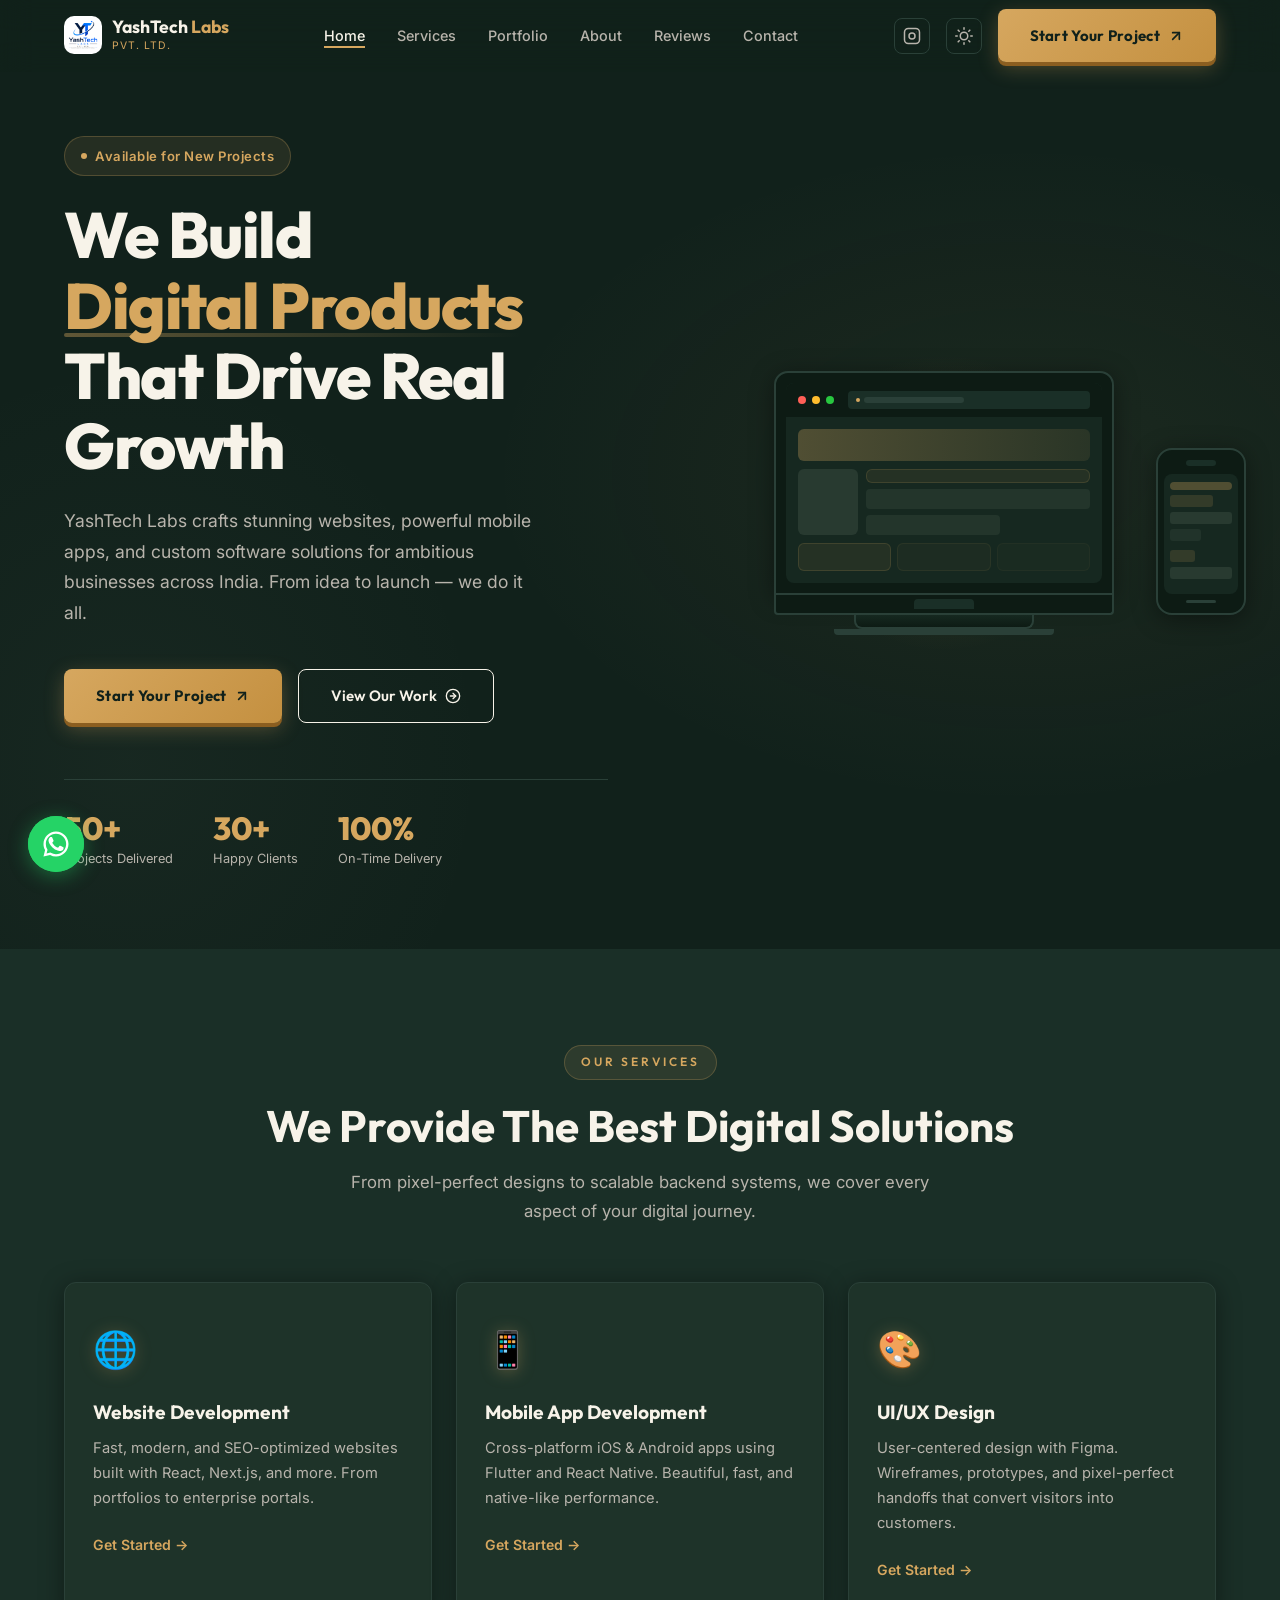
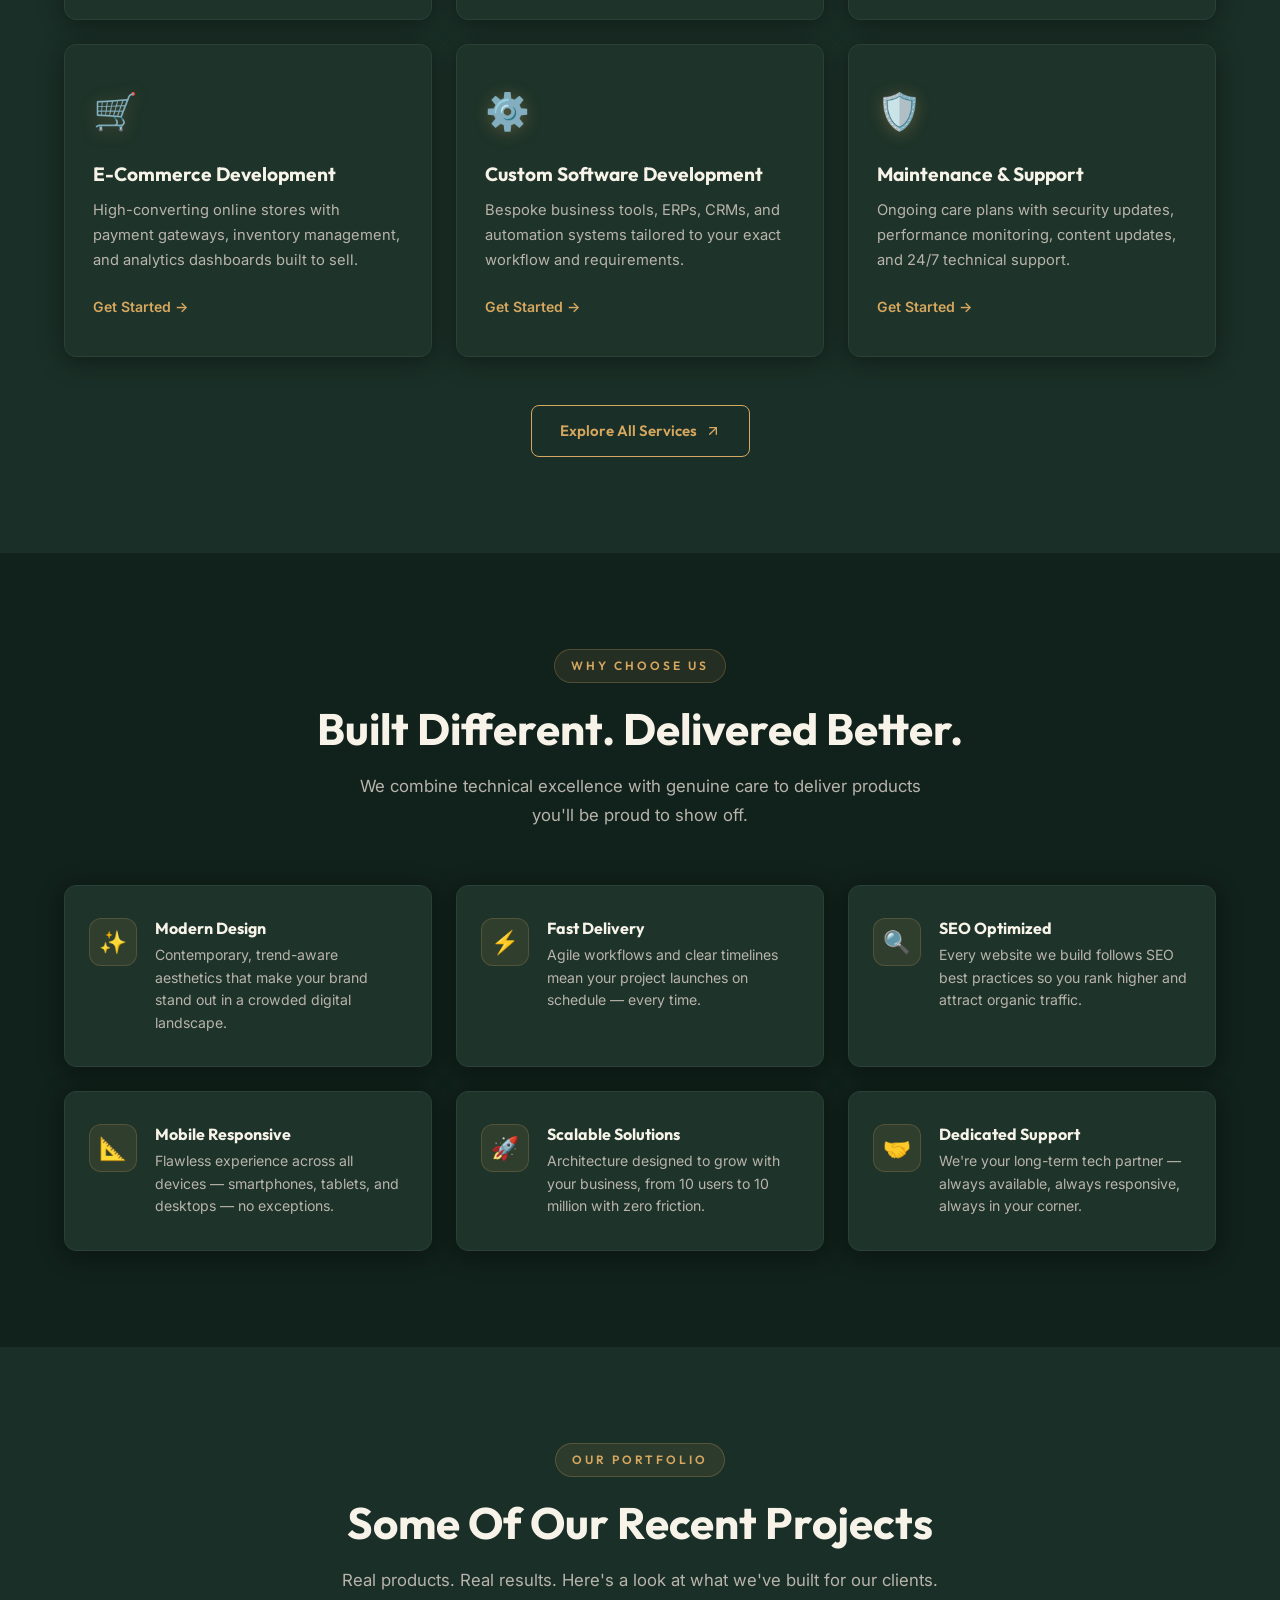
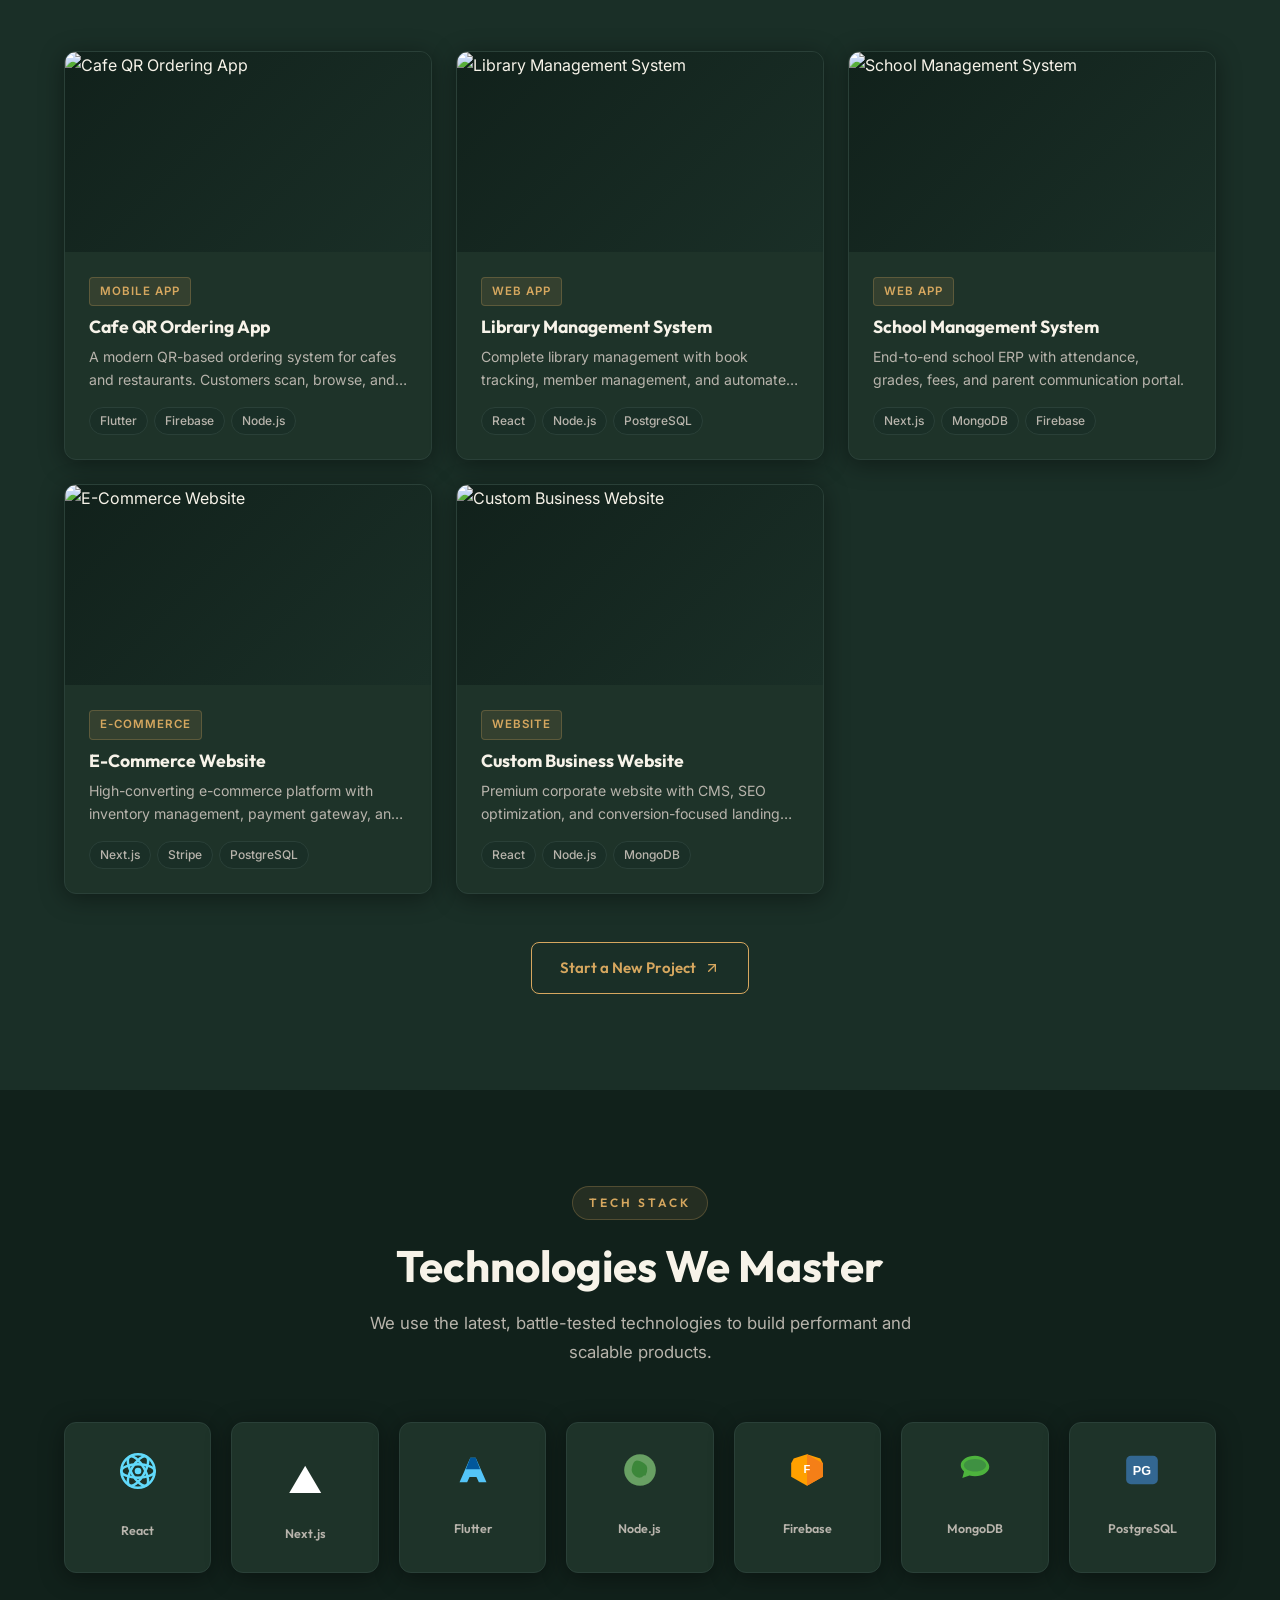
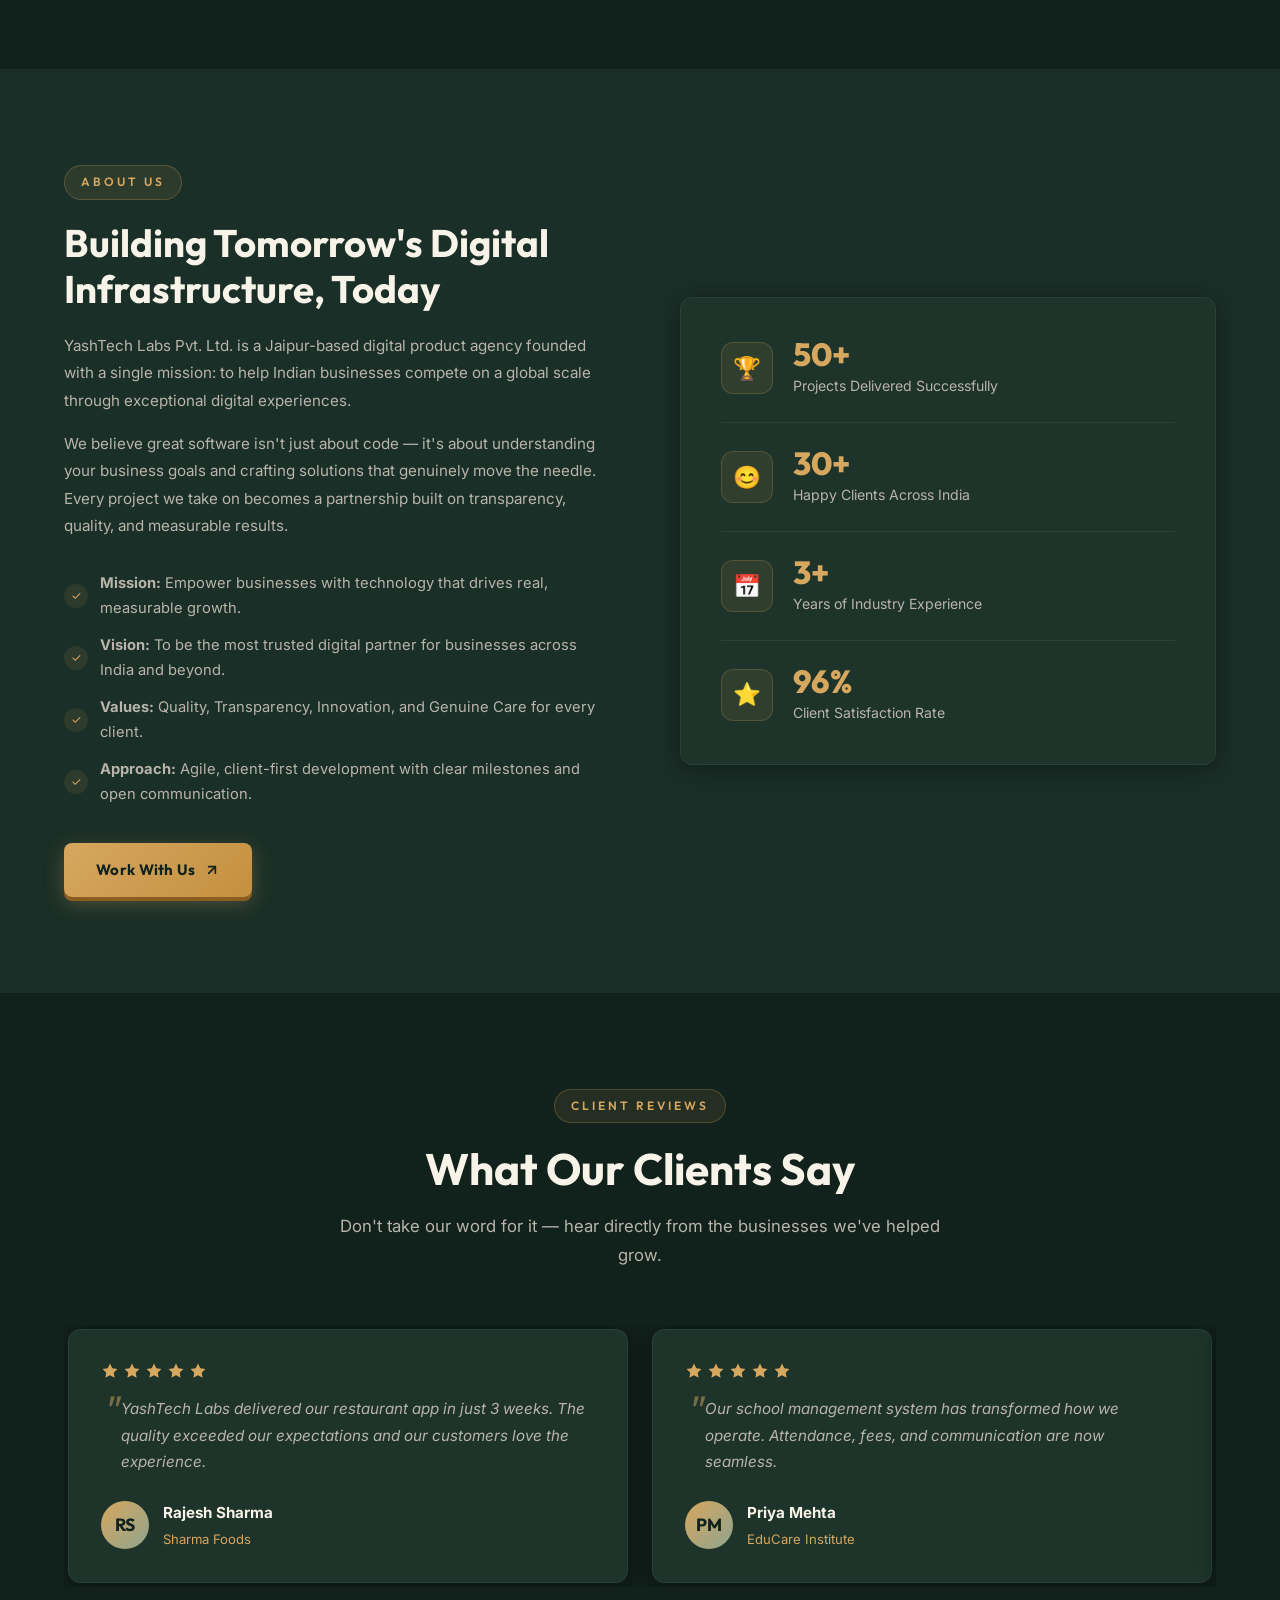
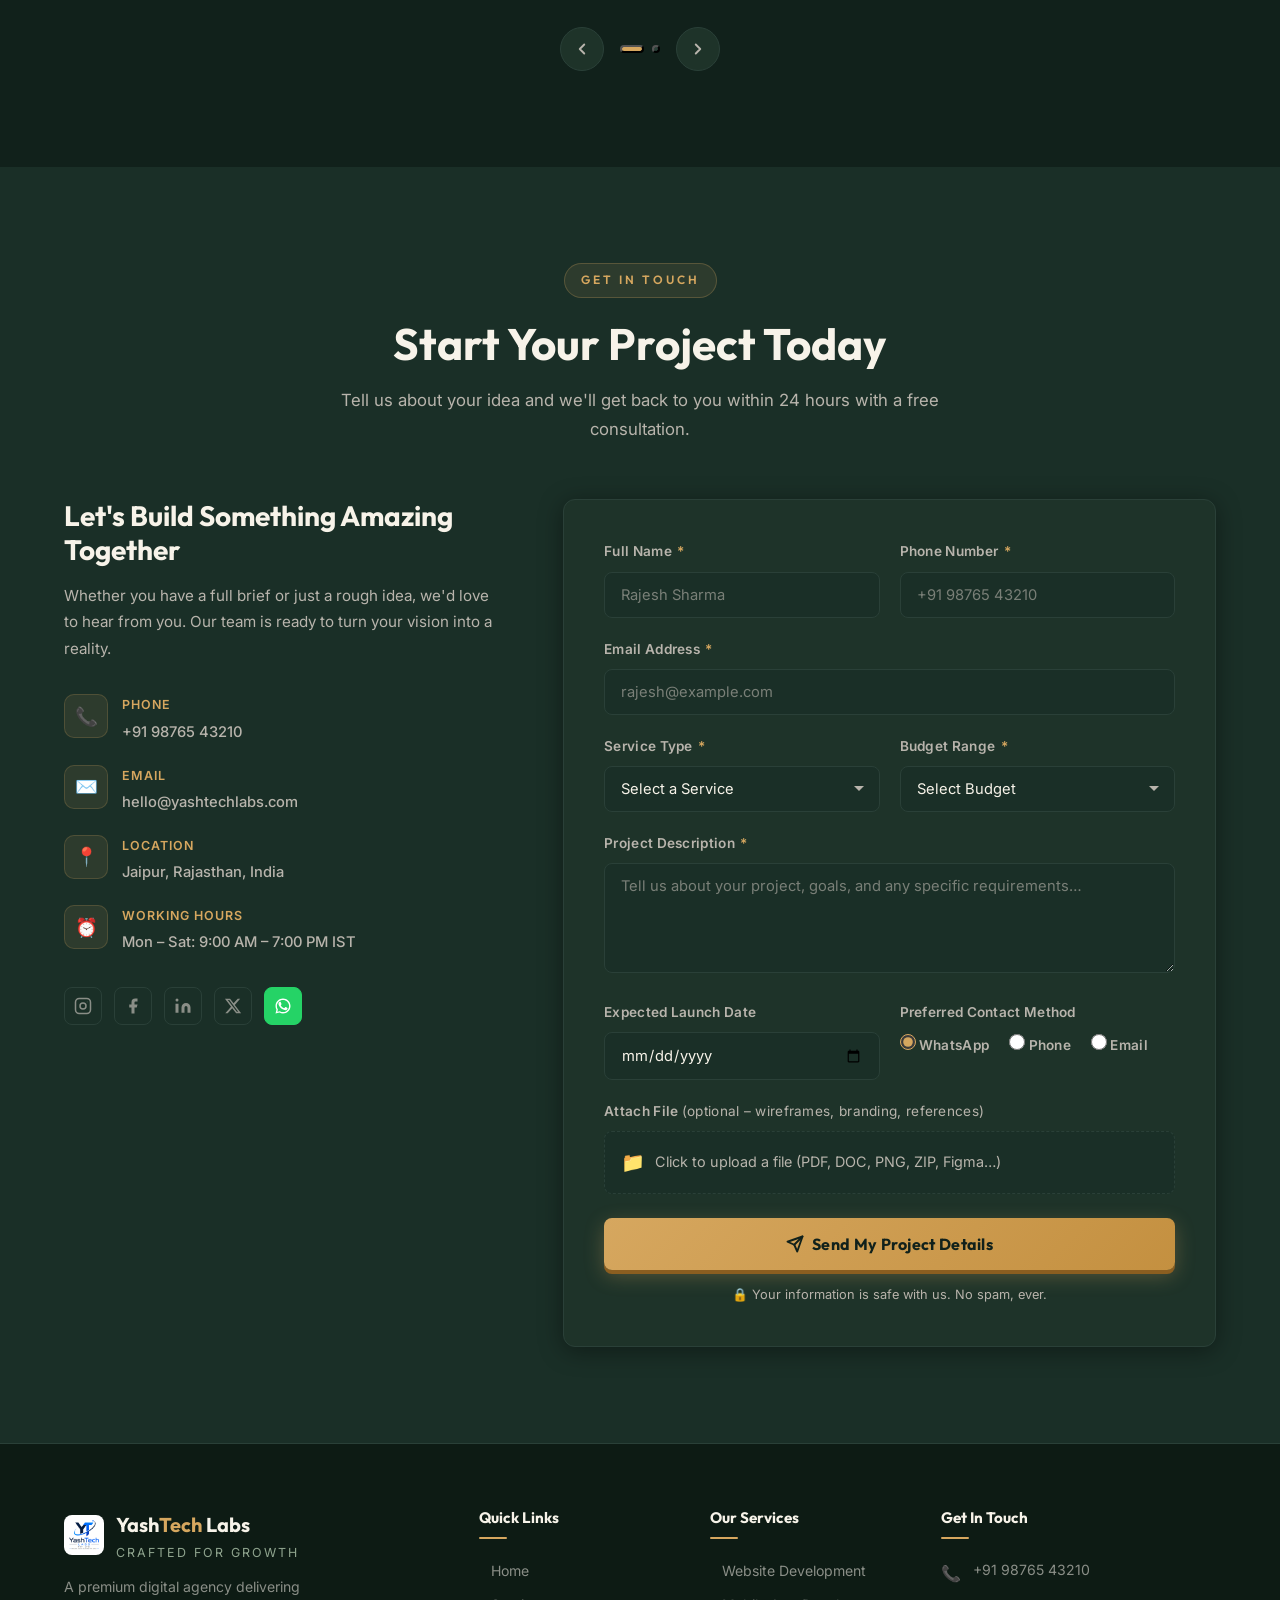
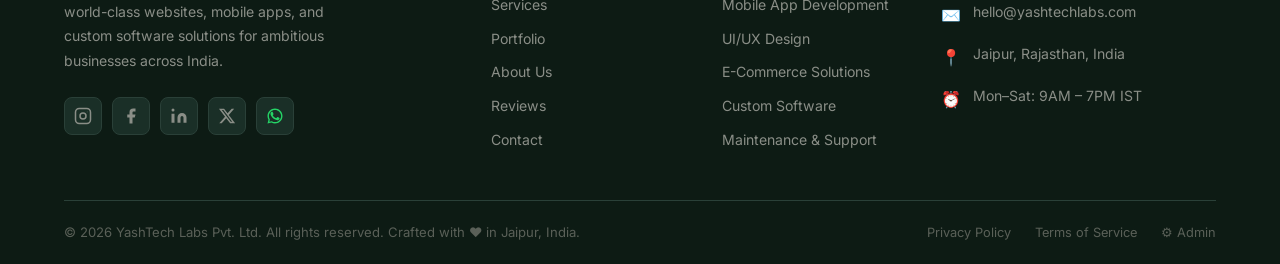
==== commit 1255f856: "Add files via upload" ====
--- a/My Agency Web code/index.html
+++ b/My Agency Web code/index.html
@@ -1030,8 +1030,9 @@
 ═══════════════════════════════════════════════════════════ -->
 
 
-<!-- Local Database & Seed -->
-<script src="js/firebase-config.js"></script>
+<!-- Supabase Database & Local Fallback -->
+<script src="https://cdn.jsdelivr.net/npm/@supabase/supabase-js@2"></script>
+<script src="js/supabase-config.js"></script>
 
 <!-- Main Site JS -->
 <script src="js/main.js"></script>
